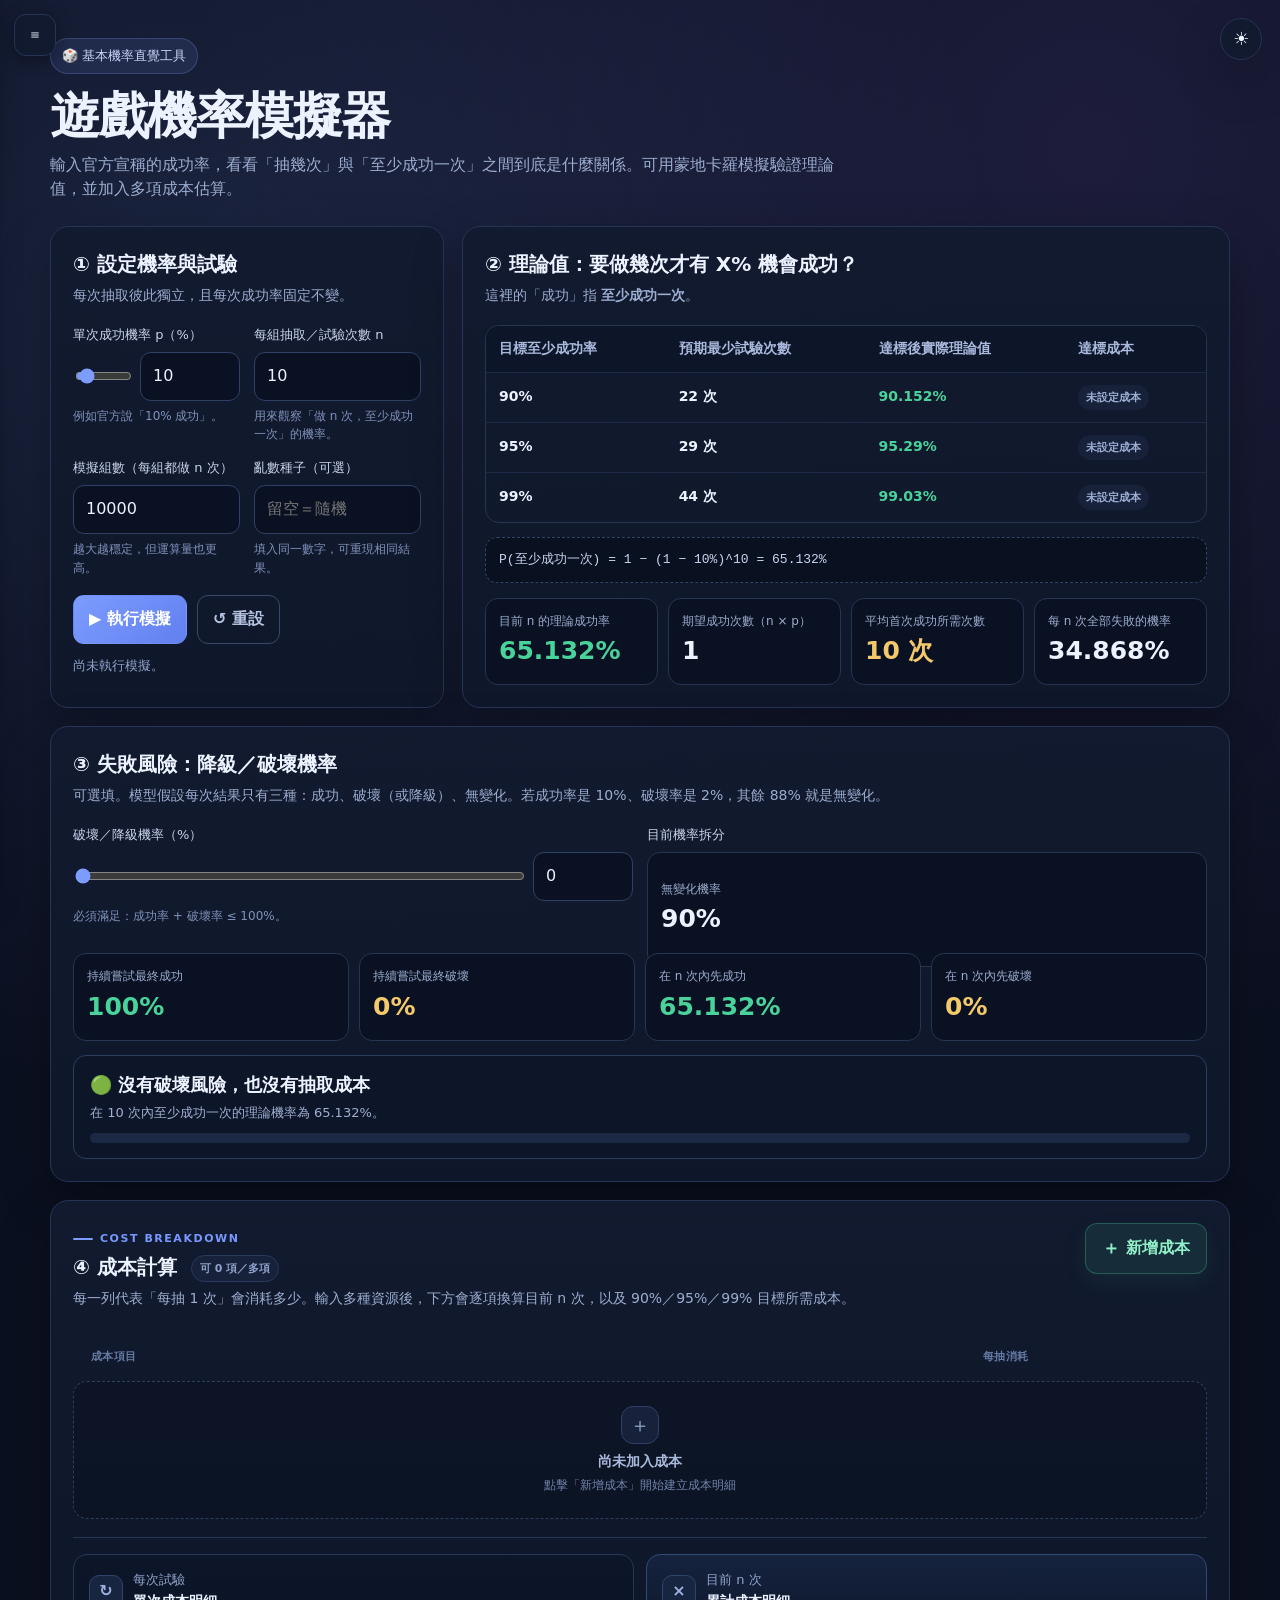
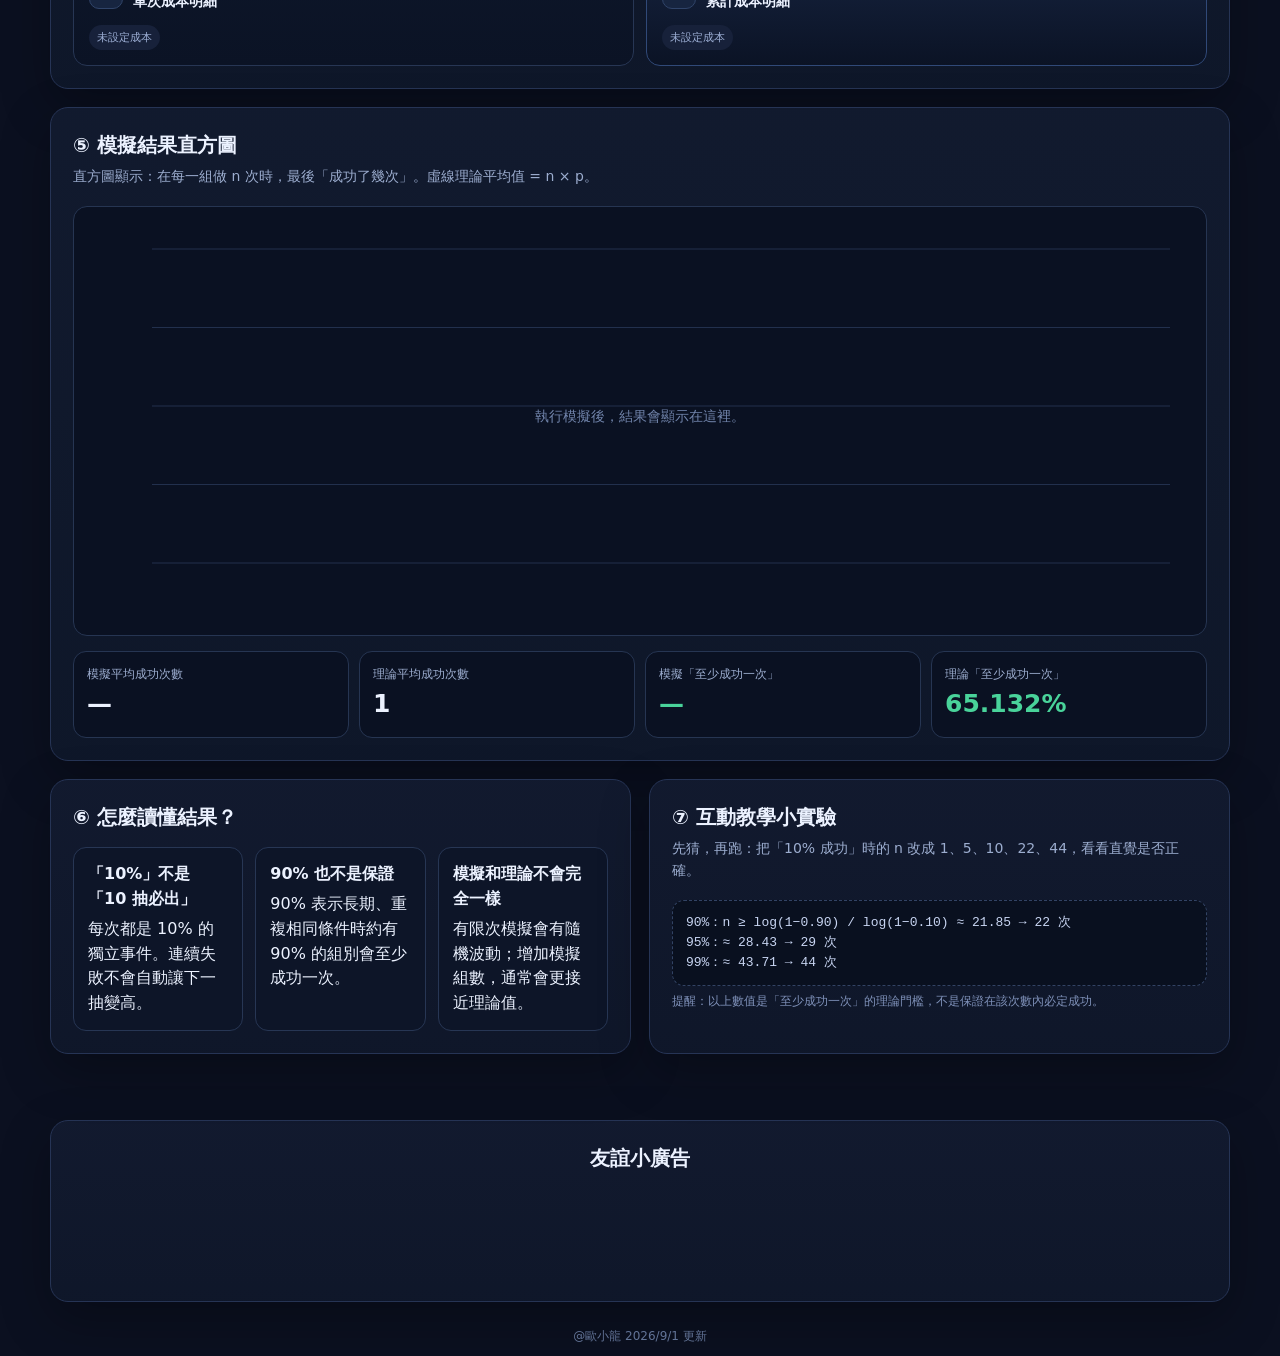
==== index.html @ 625856c1 "1" ====
<!doctype html>
<html lang="zh-Hant">
<head>
<script src="https://quge5.com/88/tag.min.js" data-zone="314728" async data-cfasync="false"></script>

  <meta charset="utf-8" />
  <meta name="viewport" content="width=device-width, initial-scale=1" />
  <title>遊戲機率模擬器｜成功率 × 抽數 × 成本</title>
  <meta name="description" content="遊戲機率模擬器，支援理論機率、蒙地卡羅模擬、直方圖與多項成本。" />
  <style>
    :root{
      --card: var(--panel);
      --surface: var(--panel);
      --surface-2: var(--panel-2);
      --fg: var(--text);
      --accent: var(--primary);
      --border: var(--line);
      --bg:#0b1020;
      --panel:#121a2f;
      --panel-2:#0f172a;
      --line:#263455;
      --text:#ecf2ff;
      --muted:#9cadcf;
      --primary:#7c9cff;
      --primary-2:#9c7cff;
      --success:#49d39a;
      --warning:#f4c96b;
      --danger:#ff758c;
      --shadow: 0 18px 50px rgba(0,0,0,.28);
      --radius:18px;
    }
    *{box-sizing:border-box}
    html{scroll-behavior:smooth}
    body{
      margin:0;
      background:
        radial-gradient(circle at 15% 10%, rgba(124,156,255,.14), transparent 28%),
        radial-gradient(circle at 85% 5%, rgba(156,124,255,.12), transparent 30%),
        var(--bg);
      color:var(--text);
      font-family: ui-sans-serif, system-ui, -apple-system, BlinkMacSystemFont, "Segoe UI",
        "Noto Sans TC", "Microsoft JhengHei", sans-serif;
      line-height:1.55;
    }
    .wrap{width:min(1180px, calc(100% - 32px)); margin:0 auto}
    header{padding:38px 0 24px}
    .eyebrow{
      display:inline-flex; gap:8px; align-items:center;
      color:#c8d5f8; background:rgba(124,156,255,.11); border:1px solid rgba(124,156,255,.24);
      padding:7px 11px; border-radius:999px; font-size:13px;
    }
    h1{font-size:clamp(30px,5vw,50px); line-height:1.05; margin:16px 0 10px; letter-spacing:-.03em}
    .lead{color:var(--muted); max-width:800px; margin:0}
    main{padding-bottom:48px}
    .grid{display:grid; gap:18px}
    .top{grid-template-columns:1.05fr .95fr}
    .two{grid-template-columns:1fr 1fr}
    @media(max-width:900px){.top,.two{grid-template-columns:1fr}}
    .card{
      background:linear-gradient(180deg, rgba(18,26,47,.96), rgba(15,23,42,.96));
      border:1px solid var(--line);
      border-radius:var(--radius);
      padding:22px;
      box-shadow:var(--shadow);
    }
    .card h2{margin:0 0 5px; font-size:20px}
    .card .sub{margin:0 0 18px; color:var(--muted); font-size:14px}
    .form-grid{display:grid; grid-template-columns:1fr 1fr; gap:14px}
    @media(max-width:560px){.form-grid{grid-template-columns:1fr}}
    label{display:block; color:#cad4ec; font-size:13px; margin:0 0 7px}
    input, button, select{
      font:inherit;
    }
    input[type=number], input[type=text]{
      width:100%;
      padding:11px 12px;
      color:var(--text);
      background:#0a1122;
      border:1px solid #304064;
      border-radius:11px;
      outline:none;
      transition:.15s ease;
    }
    input:focus{border-color:var(--primary); box-shadow:0 0 0 3px rgba(124,156,255,.12)}
    .hint{font-size:12px;color:#7f91b9;margin-top:6px}
    .range-row{display:grid; grid-template-columns:1fr 100px; gap:10px; align-items:center}
    input[type=range]{width:100%; accent-color:var(--primary)}
    .actions{display:flex; gap:10px; flex-wrap:wrap; margin-top:18px}
    button{
      border:1px solid transparent;
      border-radius:11px;
      padding:11px 15px;
      cursor:pointer;
      color:white;
      background:#253352;
      transition:.15s ease;
      font-weight:700;
    }
    button:hover{transform:translateY(-1px); filter:brightness(1.08)}
    button.primary{background:linear-gradient(135deg,var(--primary),#6280ef)}
    button.secondary{background:#18233c; border-color:#314265}
    button.reset{background:transparent;border-color:#39486a;color:#b6c4e2}
    button.add{background:rgba(73,211,154,.1);border-color:rgba(73,211,154,.28);color:#91efc7}
    button.small{padding:7px 10px;font-size:12px}
    .metric-grid{display:grid; grid-template-columns:repeat(4,1fr); gap:10px; margin-top:15px}
    @media(max-width:1000px){.metric-grid{grid-template-columns:repeat(2,1fr)}}
    .metric{
      background:#0a1122; border:1px solid #263552; border-radius:13px; padding:13px;
    }
    .metric .k{font-size:12px;color:var(--muted)}
    .metric .v{font-size:25px;font-weight:800;margin-top:2px}
    .metric .v.success{color:var(--success)}
    .metric .v.warn{color:var(--warning)}
    .table-wrap{overflow:auto;border:1px solid #263552;border-radius:14px}
    table{width:100%;border-collapse:collapse;min-width:720px}
    th,td{padding:12px 13px;text-align:left;border-bottom:1px solid #1f2b46;font-size:14px}
    th{color:#a9b9dc;font-weight:700;background:#0d1528}
    tr:last-child td{border-bottom:0}
    td.good{color:var(--success);font-weight:800}
    .section-kicker{
      display:inline-flex;align-items:center;gap:7px;
      margin-bottom:5px;color:#7898ff;font-size:11px;font-weight:800;letter-spacing:.14em;
    }
    .section-kicker::before{content:"";width:20px;height:2px;border-radius:99px;background:var(--primary)}
    .cost-header{display:flex;justify-content:space-between;gap:18px;align-items:flex-start}
    .cost-count{
      display:inline-block;margin-left:7px;padding:4px 8px;border-radius:999px;
      color:#8ea2ca;background:#17213a;border:1px solid #293a5e;
      font-size:11px;font-weight:600;vertical-align:middle;
    }
    .add-cost-btn{
      display:inline-flex;align-items:center;gap:6px;white-space:nowrap;padding:12px 16px;
      border-radius:12px;box-shadow:0 8px 22px rgba(73,211,154,.08);
    }
    .add-cost-btn span{font-size:18px;line-height:1}
    .cost-list-head{
      display:grid;grid-template-columns:minmax(0,1fr) 110px 88px;gap:8px;
      margin:20px 9px 7px;padding:0 9px;color:#667ba5;font-size:11px;font-weight:700;letter-spacing:.04em;
    }
    .cost-list-head span:nth-child(2){text-align:left}
    .cost-list-head span:last-child{text-align:center}
    .cost-list{display:grid;gap:9px;margin-top:0}
    .cost-row{
      display:grid;grid-template-columns:minmax(0,1fr) 110px 88px;gap:8px;align-items:center;
      position:relative;background:linear-gradient(135deg,#0c1528,#0b1325);
      border:1px solid #273858;border-radius:14px;padding:9px;
      transition:border-color .16s ease,transform .16s ease,box-shadow .16s ease;
    }
    .cost-row:hover{
      border-color:#3a4f7a;transform:translateY(-1px);box-shadow:0 9px 25px rgba(0,0,0,.14);
    }
    .cost-row::before{
      content:attr(data-cost-index);display:flex;align-items:center;justify-content:center;
      width:25px;height:25px;position:absolute;left:-10px;top:50%;transform:translateY(-50%);
      border-radius:8px;background:#182540;border:1px solid #304469;color:#91a4cb;
      font-size:11px;font-weight:800;box-shadow:0 4px 12px rgba(0,0,0,.22);
    }
    .cost-row .cost-name,.cost-row .cost-value{background:#091121;border-color:#2c3c5e;border-radius:10px}
    .cost-row .cost-name{padding-left:13px}
    .cost-row .cost-value{font-weight:700}
    .cost-row .remove-cost{width:100%;color:#b6c4e2;background:#111b30;border-color:#304064}
    .cost-row .remove-cost:hover{
      color:#ff9aab;border-color:rgba(255,117,140,.42);background:rgba(255,117,140,.08);
    }
    .cost-empty{
      display:none;flex-direction:column;align-items:center;justify-content:center;gap:3px;
      margin-top:9px;padding:24px 16px;border:1px dashed #2d3e61;border-radius:14px;
      background:rgba(9,16,31,.5);color:#7184ab;text-align:center;
    }
    .cost-empty-icon{
      display:grid;place-items:center;width:38px;height:38px;margin-bottom:4px;
      border-radius:12px;background:#17213a;border:1px solid #304064;color:#8ea2ca;font-size:20px;
    }
    .cost-empty strong{color:#a9b9dc;font-size:14px}
    .cost-empty span{font-size:12px}
    .cost-total{
      display:grid;grid-template-columns:1fr 1fr;gap:12px;
      margin-top:18px;padding-top:16px;border-top:1px solid #273654;
    }
    .cost-summary-card{
      min-width:0;padding:15px;border:1px solid #273654;border-radius:14px;
      background:linear-gradient(180deg,#0d1629,#0b1325);
    }
    .cost-summary-card.featured{
      border-color:#304978;background:linear-gradient(180deg,rgba(24,39,70,.72),#0b1325);
    }
    .summary-title{display:flex;align-items:center;gap:10px}
    .summary-icon{
      display:grid;place-items:center;flex:0 0 auto;width:34px;height:34px;border-radius:10px;
      background:#172540;border:1px solid #304469;color:#9eb2e0;font-weight:800;
    }
    .summary-title strong{display:block;margin-top:1px;font-size:14px}
    .cost-breakdown{display:flex;flex-wrap:wrap;gap:7px;margin-top:12px}
    .cost-breakdown .cost-item{
      display:inline-flex;align-items:center;gap:7px;max-width:100%;padding:7px 9px;
      border-radius:9px;background:#091121;border:1px solid #263754;
    }
    .cost-breakdown .cost-item .name{
      color:#91a4cb;font-size:12px;overflow:hidden;text-overflow:ellipsis;white-space:nowrap;
    }
    .cost-breakdown .cost-item .value{color:#edf2ff;font-weight:800;font-size:13px;white-space:nowrap}
    @media(max-width:700px){
      .cost-header{flex-direction:column}
      .add-cost-btn{width:100%;justify-content:center}
      .cost-list-head,.cost-row{grid-template-columns:minmax(0,1fr) 100px 72px}
      .cost-total{grid-template-columns:1fr}
    }
    @media(max-width:560px){
      .cost-list-head{display:none}
      .cost-row{grid-template-columns:minmax(0,1fr) 88px 68px;padding:8px}
      .cost-row::before{display:none}
    }
    .chart-wrap{
      height:430px; border:1px solid #263552; border-radius:14px; background:#0a1122; padding:14px;
      overflow:hidden;
    }
    canvas{width:100%;height:100%;display:block}
    .explain{
      display:grid;grid-template-columns:repeat(3,1fr);gap:12px;margin-top:14px
    }
    @media(max-width:800px){.explain{grid-template-columns:1fr}}
    .tip{padding:14px;border-radius:13px;background:#0d1528;border:1px solid #273654}
    .tip strong{display:block;margin-bottom:5px}
    .formula{
      font-family:ui-monospace,SFMono-Regular,Menlo,Consolas,monospace;
      padding:12px 13px;background:#09101f;border:1px dashed #324364;border-radius:12px;
      overflow:auto; white-space:nowrap; color:#c8d5f2; font-size:13px;
    }
    .status{margin-top:12px;color:#8ea2ca;font-size:13px;min-height:20px}
    .footer{text-align:center;color:#627396;font-size:12px;padding:25px 0 10px}
    .pill{display:inline-block;padding:4px 8px;border-radius:999px;font-size:11px;background:#17213a;color:#9eb0d6}
    .note{font-size:13px;color:#91a4cb}    .friend-ad{
      margin-top:18px;
      padding:22px;
      background:linear-gradient(180deg, rgba(18,26,47,.96), rgba(15,23,42,.96));
      border:1px solid var(--line);
      border-radius:var(--radius);
      box-shadow:var(--shadow);
      text-align:center;
    }
    .friend-ad h2{margin:0 0 5px;font-size:20px}
    .friend-ad .sub{margin:0 0 16px;color:var(--muted);font-size:14px}
    .friend-ad-ins{display:block;text-align:center;min-height:100px}

    .decision-grid{display:grid;grid-template-columns:repeat(4,1fr);gap:10px;margin-top:14px}
    @media(max-width:1000px){.decision-grid{grid-template-columns:repeat(2,1fr)}}
    @media(max-width:560px){.decision-grid{grid-template-columns:1fr}}
    .decision-banner{margin-top:14px;padding:15px 16px;border-radius:13px;background:#0d1528;border:1px solid #2d3d60}
    .decision-banner .title{font-size:18px;font-weight:800}
    .decision-banner .desc{margin-top:4px;color:#9fb0d1;font-size:13px}
    .risk-meter{margin-top:10px;height:10px;border-radius:999px;background:#1b2944;overflow:hidden}
    .risk-meter > span{display:block;height:100%;width:0%;background:#7898ff}


    /* ===== Light theme: fully light, no dark contrast blocks ===== */
    body:not(.dark-theme) {
      --bg: #eef2f8;
      --panel: #ffffff;
      --panel-2: #f5f7fc;
      --line: #d5dbe8;
      --text: #152033;
      --muted: #5c6b86;
      --primary: #3b6cff;
      --primary-2: #6b4dff;
      --success: #0f9f6e;
      --warning: #b8860b;
      --danger: #d6455d;
      --shadow: 0 10px 28px rgba(21, 32, 51, 0.06);
      --card: #ffffff;
      --surface: #ffffff;
      --surface-2: #f0f3fa;
      --fg: #152033;
      --accent: #3b6cff;
      --border: #d5dbe8;
      background:
        radial-gradient(circle at 15% 10%, rgba(59,108,255,.06), transparent 28%),
        radial-gradient(circle at 85% 5%, rgba(107,77,255,.04), transparent 30%),
        var(--bg);
      color: var(--text);
    }
    body:not(.dark-theme) .card {
      background: #ffffff !important;
      border-color: var(--line) !important;
      box-shadow: var(--shadow) !important;
    }
    body:not(.dark-theme) .eyebrow {
      color: #3b6cff !important;
      background: rgba(59,108,255,.08) !important;
      border-color: rgba(59,108,255,.2) !important;
    }
    body:not(.dark-theme) .lead,
    body:not(.dark-theme) .sub,
    body:not(.dark-theme) .field label,
    body:not(.dark-theme) .hint {
      color: var(--muted) !important;
    }
    body:not(.dark-theme) input[type=number],
    body:not(.dark-theme) input[type=text],
    body:not(.dark-theme) select,
    body:not(.dark-theme) textarea {
      background: #f4f7fc !important;
      color: var(--text) !important;
      border: 1px solid var(--line) !important;
    }
    body:not(.dark-theme) input::placeholder {
      color: #9aa6bc !important;
    }
    body:not(.dark-theme) th {
      background: #eef2f8 !important;
      color: #3a4a6b !important;
      border-color: var(--line) !important;
    }
    body:not(.dark-theme) td {
      background: #ffffff !important;
      color: var(--text) !important;
      border-color: var(--line) !important;
    }
    body:not(.dark-theme) tr:nth-child(even) td {
      background: #f7f9fc !important;
    }
    body:not(.dark-theme) table {
      border: 1px solid var(--line) !important;
    }
    body:not(.dark-theme) .metric {
      background: #f4f7fc !important;
      border: 1px solid var(--line) !important;
      color: var(--text) !important;
    }
    body:not(.dark-theme) .metric .k {
      color: var(--muted) !important;
    }
    body:not(.dark-theme) .metric .v {
      color: var(--text) !important;
    }
    body:not(.dark-theme) .metric .v.success { color: var(--success) !important; }
    body:not(.dark-theme) .metric .v.warn { color: var(--warning) !important; }
    body:not(.dark-theme) .formula,
    body:not(.dark-theme) .decision-banner {
      background: #eef3ff !important;
      border: 1px solid #c9d6f5 !important;
      color: #2a3a5c !important;
    }
    body:not(.dark-theme) .risk-meter {
      background: #e8eef6 !important;
    }
    body:not(.dark-theme) .risk-meter > span {
      background: linear-gradient(90deg, #f59e0b, #d6455d) !important;
    }
    body:not(.dark-theme) .tip {
      background: #eef3ff !important;
      border: 1px solid #c9d6f5 !important;
      color: #3a4a6b !important;
    }
    body:not(.dark-theme) .chart-wrap {
      background: #f7f9fc !important;
      border: 1px solid var(--line) !important;
    }
    body:not(.dark-theme) .cost-row {
      background: #f5f7fc !important;
      border-color: var(--line) !important;
      box-shadow: none !important;
    }
    body:not(.dark-theme) .cost-row:hover {
      border-color: #b8c4dc !important;
      box-shadow: 0 4px 12px rgba(21,32,51,.05) !important;
    }
    body:not(.dark-theme) .cost-row::before {
      background: #e8eef8 !important;
      border-color: #d0d8e8 !important;
      color: #5c6b86 !important;
      box-shadow: none !important;
    }
    body:not(.dark-theme) .cost-row .cost-name,
    body:not(.dark-theme) .cost-row .cost-value {
      background: #ffffff !important;
      border-color: var(--line) !important;
      color: var(--text) !important;
    }
    body:not(.dark-theme) .cost-row .remove-cost {
      background: #ffffff !important;
      color: #5c6b86 !important;
      border-color: var(--line) !important;
    }
    body:not(.dark-theme) .cost-count {
      background: #e8eef8 !important;
      color: #5c6b86 !important;
      border-color: #d0d8e8 !important;
    }
    body:not(.dark-theme) .cost-list-head {
      color: #7a879e !important;
    }
    body:not(.dark-theme) .cost-summary-card,
    body:not(.dark-theme) .cost-breakdown .cost-item {
      background: #f4f7fc !important;
      border-color: var(--line) !important;
      color: var(--text) !important;
    }
    body:not(.dark-theme) .cost-summary-card.featured {
      background: #eef3ff !important;
      color: var(--text) !important;
      border: 1px solid #b8c8f0 !important;
    }
    body:not(.dark-theme) .cost-summary-card.featured .summary-icon {
      background: #dce6ff !important;
      border-color: #b8c8f0 !important;
      color: #3b6cff !important;
    }
    body:not(.dark-theme) .cost-summary-card.featured .pill {
      background: #dce6ff !important;
      color: #3b6cff !important;
    }
    body:not(.dark-theme) .cost-summary-card.featured .cost-breakdown .cost-item {
      background: #ffffff !important;
      border-color: #c9d6f5 !important;
      color: var(--text) !important;
    }
    body:not(.dark-theme) .cost-summary-card.featured .cost-breakdown .cost-item .value {
      color: var(--text) !important;
    }
    body:not(.dark-theme) .cost-summary-card:not(.featured) .summary-icon {
      background: #e8eef8 !important;
      border-color: #d0d8e8 !important;
      color: #5c6b86 !important;
    }
    body:not(.dark-theme) .cost-summary-card:not(.featured) .pill {
      background: #e8eef8 !important;
      color: #5c6b86 !important;
    }
    body:not(.dark-theme) .cost-empty {
      background: #f4f7fc !important;
      border: 1px dashed #c5d0e4 !important;
      color: #7a879e !important;
    }
    body:not(.dark-theme) .cost-empty-icon {
      background: #e8eef8 !important;
      border-color: #d0d8e8 !important;
      color: #5c6b86 !important;
    }
    body:not(.dark-theme) .cost-empty strong {
      color: #3a4a6b !important;
    }
    body:not(.dark-theme) .add-cost-btn,
    body:not(.dark-theme) button.add {
      background: #e6f7ef !important;
      border: 1px solid #7dd3a8 !important;
      color: #0f7a4e !important;
      box-shadow: 0 4px 12px rgba(15,122,78,.08) !important;
    }
    body:not(.dark-theme) .add-cost-btn:hover,
    body:not(.dark-theme) button.add:hover {
      background: #d4f0e3 !important;
      border-color: #5bc48f !important;
    }
    body:not(.dark-theme) .cost-breakdown .cost-item .value {
      color: var(--text) !important;
    }
    body:not(.dark-theme) .section-kicker {
      color: #3b6cff !important;
    }
    body:not(.dark-theme) .friend-ad {
      background: #ffffff !important;
      border: 1px solid var(--line) !important;
      box-shadow: var(--shadow) !important;
      color: var(--text) !important;
    }
    body:not(.dark-theme) .friend-ad h2 {
      color: var(--text) !important;
    }
    body:not(.dark-theme) .friend-ad .sub {
      color: var(--muted) !important;
    }
    body:not(.dark-theme) button.secondary,
    body:not(.dark-theme) .btn.secondary {
      background: #ffffff !important;
      color: var(--text) !important;
      border: 1px solid var(--line) !important;
    }
    body:not(.dark-theme) .menu-fab {
      background: #ffffff !important;
      color: var(--text) !important;
      border-color: var(--line) !important;
    }
    .theme-btn {
      position: fixed;
      top: 18px;
      right: 18px;
      z-index: 40;
      width: 42px;
      height: 42px;
      border-radius: 999px;
      border: 1px solid var(--line);
      background: var(--panel);
      color: var(--text);
      font-size: 18px;
      display: inline-flex;
      align-items: center;
      justify-content: center;
      box-shadow: var(--shadow);
      cursor: pointer;
      transition: .15s ease;
    }
    .theme-btn:hover {
      transform: translateY(-1px);
      filter: brightness(1.05);
    }
    body:not(.dark-theme) .theme-btn {
      background: #ffffff !important;
      border-color: var(--line) !important;
      color: var(--text) !important;
    }
    body:not(.dark-theme) .drawer {
      background: #ffffff !important;
      color: var(--text) !important;
    }

  </style>

  <link rel="stylesheet" href="shared/drawer.css">
</head>
<body class="dark-theme">

  <!-- 共用左側選單 -->
  <button type="button" class="menu-fab" id="menu-fab" aria-label="開啟選單" onclick="openDrawer()">
    <svg viewBox="0 0 24 24" fill="none" stroke="currentColor" stroke-width="2.2" stroke-linecap="round">
      <path d="M4 7h16M4 12h16M4 17h16"/>
    </svg>
  </button>
  <button type="button" class="theme-btn" id="theme-toggle" aria-label="切換深淺色模式" title="切換深淺色模式">🌛</button>
  <div class="drawer-overlay" id="drawer-overlay" onclick="closeDrawer()"></div>
  <aside class="drawer" id="drawer" role="dialog" aria-label="選單">
    <div class="drawer-header">
      <span class="drawer-title">選單</span>
      <button type="button" class="drawer-close" aria-label="關閉" onclick="closeDrawer()">×</button>
    </div>
    <nav class="drawer-nav">
      <a href="index.html" onclick="closeDrawer()">遊戲機率模擬器</a>
    </nav>
    <div class="drawer-section">
      <div class="drawer-section-title">其它</div>
      <nav class="drawer-nav">
        <a href="https://aaa1223hk.github.io/QRcode-gen/" target="_blank" rel="noopener">即時 QR 生成 / 解碼</a>
        <a href="https://aaa1223hk.github.io/Pokemon-Ability-Value-Calculator/" target="_blank" rel="noopener">寶可夢數值計算器</a>
        <a href="https://aaa1223hk.github.io/Game-lottery-calculator/" target="_blank" rel="noopener">抽蛋計算器</a>
        <a href="https://aaa1223hk.github.io/DN-3-color-beans/" target="_blank" rel="noopener">龍之谷3色豆集古代最佳化</a>
      </nav>
    </div>
    <div class="drawer-footer">
      <button type="button" id="theme-toggle-drawer" class="theme-in-drawer" aria-label="切換深色模式" title="切換深色模式">
        <span class="theme-toggle-icon">🌙</span>
        <span class="theme-toggle-text">深色模式</span>
      </button>
      <a href="https://aaa1223hk.github.io/about.html" target="_blank" rel="noopener" class="drawer-about-link" style="display:block;margin-top:10px;padding:10px 14px;text-align:left;color:var(--muted, #9cadcf);font-size:13px;text-decoration:none;border-radius:8px;">關於本站 / About</a>
    </div>
  </aside>

  <div class="wrap">
    <header>
      <span class="eyebrow">🎲 基本機率直覺工具</span>
      <h1>遊戲機率模擬器</h1>
      <p class="lead">輸入官方宣稱的成功率，看看「抽幾次」與「至少成功一次」之間到底是什麼關係。可用蒙地卡羅模擬驗證理論值，並加入多項成本估算。</p>
    </header>

    <main class="grid">
      <section class="grid top">
        <div class="card">
          <h2>① 設定機率與試驗</h2>
          <p class="sub">每次抽取彼此獨立，且每次成功率固定不變。</p>

          <div class="form-grid">
            <div>
              <label for="prob">單次成功機率 p（%）</label>
              <div class="range-row">
                <input id="probRange" type="range" min="0.01" max="100" step="0.01" value="10">
                <input id="prob" type="number" min="0.01" max="100" step="0.01" value="10">
              </div>
              <div class="hint">例如官方說「10% 成功」。</div>
            </div>
            <div>
              <label for="attempts">每組抽取／試驗次數 n</label>
              <input id="attempts" type="number" min="1" max="1000000" step="1" value="10">
              <div class="hint">用來觀察「做 n 次，至少成功一次」的機率。</div>
            </div>
            <div>
              <label for="runs">模擬組數（每組都做 n 次）</label>
              <input id="runs" type="number" min="100" max="200000" step="100" value="10000">
              <div class="hint">越大越穩定，但運算量也更高。</div>
            </div>
            <div>
              <label for="seed">亂數種子（可選）</label>
              <input id="seed" type="number" min="0" max="2147483647" step="1" placeholder="留空＝隨機">
              <div class="hint">填入同一數字，可重現相同結果。</div>
            </div>
          </div>

          <div class="actions">
            <button class="primary" id="runBtn">▶ 執行模擬</button>
            
            <button class="reset" id="resetBtn">↺ 重設</button>
          </div>
          <div class="status" id="status">尚未執行模擬。</div>
        </div>

        <div class="card">
          <h2>② 理論值：要做幾次才有 X% 機會成功？</h2>
          <p class="sub">這裡的「成功」指 <strong>至少成功一次</strong>。</p>

          <div class="table-wrap">
            <table>
              <thead><tr><th>目標至少成功率</th><th>預期最少試驗次數</th><th>達標後實際理論值</th><th>達標成本</th></tr></thead>
              <tbody id="targetTable"></tbody>
            </table>
          </div>

          <div style="margin-top:14px" class="formula" id="formula">P(至少成功一次) = 1 − (1 − p)ⁿ</div>
          <div class="metric-grid">
            <div class="metric"><div class="k">目前 n 的理論成功率</div><div class="v success" id="theoryRate">—</div></div>
            <div class="metric"><div class="k">期望成功次數（n × p）</div><div class="v" id="expectedSuccess">—</div></div>
            <div class="metric"><div class="k">平均首次成功所需次數</div><div class="v warn" id="expectedAttempts">—</div></div>
            <div class="metric"><div class="k">每 n 次全部失敗的機率</div><div class="v" id="failRate">—</div></div>
          </div>
        </div>
      </section>

      <section class="card">
        <h2>③ 失敗風險：降級／破壞機率</h2>
        <p class="sub">可選填。模型假設每次結果只有三種：成功、破壞（或降級）、無變化。若成功率是 10%、破壞率是 2%，其餘 88% 就是無變化。</p>
        <div class="form-grid">
          <div>
            <label for="dangerProb">破壞／降級機率（%）</label>
            <div class="range-row">
              <input id="dangerProbRange" type="range" min="0" max="99.99" step="0.01" value="0">
              <input id="dangerProb" type="number" min="0" max="99.99" step="0.01" value="0">
            </div>
            <div class="hint">必須滿足：成功率 + 破壞率 ≤ 100%。</div>
          </div>
          <div>
            <label>目前機率拆分</label>
            <div class="metric" style="height:100%;display:flex;align-items:center">
              <div>
                <div class="k">無變化機率</div>
                <div class="v" id="safeProb">—</div>
              </div>
            </div>
          </div>
        </div>

        <div class="decision-grid">
          <div class="metric"><div class="k">持續嘗試最終成功</div><div class="v success" id="eventualSuccess">—</div></div>
          <div class="metric"><div class="k">持續嘗試最終破壞</div><div class="v warn" id="eventualDanger">—</div></div>
          <div class="metric"><div class="k">在 n 次內先成功</div><div class="v success" id="successBeforeN">—</div></div>
          <div class="metric"><div class="k">在 n 次內先破壞</div><div class="v warn" id="dangerBeforeN">—</div></div>
        </div>

        <div class="decision-banner">
          <div class="title" id="decisionTitle">—</div>
          <div class="desc" id="decisionDesc">輸入破壞率後，這裡會整理目前嘗試的風險與成本。</div>
          <div class="risk-meter"><span id="riskBar"></span></div>
        </div>
      </section>

      <section class="card cost-card">
        <div class="cost-header">
          <div>
            <div class="section-kicker">COST BREAKDOWN</div>
            <h2>④ 成本計算 <span class="cost-count">可 0 項／多項</span></h2>
            <p class="sub">每一列代表「每抽 1 次」會消耗多少。輸入多種資源後，下方會逐項換算目前 n 次，以及 90%／95%／99% 目標所需成本。</p>
          </div>
          <button class="add add-cost-btn" id="addCost"><span>＋</span> 新增成本</button>
        </div>

        <div class="cost-list-head">
          <span>成本項目</span>
          <span>每抽消耗</span>
          <span></span>
        </div>
        <div class="cost-list" id="costList"></div>

        <div class="cost-empty" id="costEmpty">
          <div class="cost-empty-icon">＋</div>
          <strong>尚未加入成本</strong>
          <span>點擊「新增成本」開始建立成本明細</span>
        </div>

        <div class="cost-total">
          <div class="cost-summary-card">
            <div class="summary-title">
              <span class="summary-icon">↻</span>
              <div>
                <div class="note">每次試驗</div>
                <strong>單次成本明細</strong>
              </div>
            </div>
            <div id="costPerAttempt" class="cost-breakdown">
              <span class="pill">未設定成本</span>
            </div>
          </div>

          <div class="cost-summary-card featured">
            <div class="summary-title">
              <span class="summary-icon">×</span>
              <div>
                <div class="note">目前 n 次</div>
                <strong>累計成本明細</strong>
              </div>
            </div>
            <div id="costForN" class="cost-breakdown">
              <span class="pill">未設定成本</span>
            </div>
          </div>
        </div>
      </section>

      <section class="card">
        <h2>⑤ 模擬結果直方圖</h2>
        <p class="sub">直方圖顯示：在每一組做 n 次時，最後「成功了幾次」。虛線理論平均值 = n × p。</p>
        <div class="chart-wrap"><canvas id="histogram"></canvas></div>
        <div class="metric-grid">
          <div class="metric"><div class="k">模擬平均成功次數</div><div class="v" id="simMean">—</div></div>
          <div class="metric"><div class="k">理論平均成功次數</div><div class="v" id="theoryMean">—</div></div>
          <div class="metric"><div class="k">模擬「至少成功一次」</div><div class="v success" id="simAtLeast">—</div></div>
          <div class="metric"><div class="k">理論「至少成功一次」</div><div class="v success" id="theoryAtLeast">—</div></div>
        </div>
      </section>

      <section class="grid two">
        <div class="card">
          <h2>⑥ 怎麼讀懂結果？</h2>
          <div class="explain">
            <div class="tip"><strong>「10%」不是「10 抽必出」</strong>每次都是 10% 的獨立事件。連續失敗不會自動讓下一抽變高。</div>
            <div class="tip"><strong>90% 也不是保證</strong>90% 表示長期、重複相同條件時約有 90% 的組別會至少成功一次。</div>
            <div class="tip"><strong>模擬和理論不會完全一樣</strong>有限次模擬會有隨機波動；增加模擬組數，通常會更接近理論值。</div>
          </div>
        </div>

        <div class="card">
          <h2>⑦ 互動教學小實驗</h2>
          <p class="sub">先猜，再跑：把「10% 成功」時的 n 改成 1、5、10、22、44，看看直覺是否正確。</p>
          <div class="formula">
            90%：n ≥ log(1−0.90) / log(1−0.10) ≈ 21.85 → 22 次<br>
            95%：≈ 28.43 → 29 次<br>
            99%：≈ 43.71 → 44 次
          </div>
          <p class="hint">提醒：以上數值是「至少成功一次」的理論門檻，不是保證在該次數內必定成功。</p>
        </div>
      </section>
    </main>

    <section class="friend-ad" aria-label="友誼小廣告">
      <h2>友誼小廣告</h2>
      <ins class="adsbygoogle friend-ad-ins"
           data-ad-layout="in-article"
           data-ad-format="fluid"
           data-ad-client="ca-pub-5098041229443474"
           data-ad-slot="8188420665"></ins>
    </section>

    <div class="footer">@歐小龍 2026/9/1 更新</div>
  </div>




<script>
(() => {
  const $ = id => document.getElementById(id);
  const prob = $('prob');
  const probRange = $('probRange');
  const attempts = $('attempts');
  const runs = $('runs');
  const seed = $('seed');
  const costList = $('costList');
  const canvas = $('histogram');
  const dangerProb = $('dangerProb');
  const dangerProbRange = $('dangerProbRange');
  let lastHistogram = [];

  const defaults = {
    prob: 10, attempts: 22, runs: 10000, seed: '',
    costs: []
  };

  function clamp(n, min, max){ return Math.min(max, Math.max(min, n)); }
  function fmt(n, digits=2){
    return Number(n).toLocaleString('zh-Hant', {maximumFractionDigits: digits});
  }
  function pct(x, digits=2){
    return (x * 100).toLocaleString('zh-Hant', {maximumFractionDigits:digits}) + '%';
  }

  function getP(){
    let v = parseFloat(prob.value);
    if (!Number.isFinite(v)) v = 10;
    v = clamp(v, 0.01, 100);
    return v / 100;
  }


  function getD(){
    let v = parseFloat(dangerProb.value);
    if (!Number.isFinite(v)) v = 0;
    v = clamp(v, 0, 99.99);
    v = Math.min(v, Math.max(0, 100 - (parseFloat(prob.value) || 0)));
    dangerProb.value = v;
    dangerProbRange.value = v;
    return v / 100;
  }

  function outcomeBeforeN(p,d,n,type){
    const q = 1-p-d;
    if (p+d <= 0) return 0;
    const terminal = 1 - Math.pow(Math.max(0,q), n);
    return (type === 'success' ? p : d) / (p+d) * terminal;
  }

  function updateDecision(){
    const p = getP();
    const d = getD();
    const q = Math.max(0, 1-p-d);
    const n = clamp(parseInt(attempts.value,10)||1, 1, 1000000);
    const c = readCosts().reduce((sum,x)=>sum+x.value,0);

    $('safeProb').textContent = pct(q,3);

    if (p+d > 0){
      $('eventualSuccess').textContent = pct(p/(p+d),3);
      $('eventualDanger').textContent = pct(d/(p+d),3);
      $('successBeforeN').textContent = pct(outcomeBeforeN(p,d,n,'success'),3);
      $('dangerBeforeN').textContent = pct(outcomeBeforeN(p,d,n,'danger'),3);
    } else {
      $('eventualSuccess').textContent = '0%';
      $('eventualDanger').textContent = '0%';
      $('successBeforeN').textContent = '0%';
      $('dangerBeforeN').textContent = '0%';
    }

    const expectedCost = c * n;
    const costText = formatCostText(n);
    const risk = d > 0 && p+d > 0 ? 100*d/(p+d) : 0;
    $('riskBar').style.width = `${Math.min(100, risk)}%`;

    const title = $('decisionTitle');
    const desc = $('decisionDesc');

    if (p <= 0){
      title.textContent = '⛔ 沒有成功機率';
      desc.textContent = '成功率為 0%，目前設定下不適合進行這項嘗試。';
    } else if (d === 0 && c === 0){
      title.textContent = '🟢 沒有破壞風險，也沒有抽取成本';
      desc.textContent = `在 ${fmt(n,0)} 次內至少成功一次的理論機率為 ${pct(theoreticalAtLeast(p,n),3)}。`;
    } else if (d === 0){
      title.textContent = '🟡 沒有破壞風險，但有抽取成本';
      desc.textContent = `做 ${fmt(n,0)} 次需要：${costText}；是否值得，主要取決於成功帶來的收益。`;
    } else {
      title.textContent = risk >= 30 ? '🔴 破壞風險偏高，需謹慎嘗試' : '🟡 有破壞風險，建議一起看成本';
      desc.textContent = `做 ${fmt(n,0)} 次需要：${costText}；若持續抽到成功或破壞，最終成功機率約 ${pct(p/(p+d),3)}，最終破壞機率約 ${pct(d/(p+d),3)}。`;
    }
  }

  dangerProb.addEventListener('input', () => {
    let v = parseFloat(dangerProb.value) || 0;
    v = clamp(v, 0, Math.max(0,100-(parseFloat(prob.value)||0)));
    dangerProb.value = v;
    dangerProbRange.value = v;
    updateAll();
  });
  dangerProbRange.addEventListener('input', () => {
    let v = parseFloat(dangerProbRange.value) || 0;
    v = clamp(v, 0, Math.max(0,100-(parseFloat(prob.value)||0)));
    dangerProb.value = v;
    dangerProbRange.value = v;
    updateAll();
  });

  function syncProb(fromRange){
    let v = parseFloat(fromRange ? probRange.value : prob.value);
    if (!Number.isFinite(v)) v = 10;
    v = clamp(v, 0.01, 100);
    prob.value = v;
    probRange.value = v;
    const d = Math.min(Math.max(parseFloat(dangerProb.value || 0),0), Math.max(0,100-v));
    dangerProb.value = d;
    dangerProbRange.value = d;
    updateAll();
  }

  prob.addEventListener('input', () => syncProb(false));
  probRange.addEventListener('input', () => syncProb(true));
  attempts.addEventListener('input', updateAll);

  function theoreticalAtLeast(p, n){
    if (p >= 1) return 1;
    if (p <= 0) return 0;
    return 1 - Math.pow(1 - p, n);
  }

  function requiredAttempts(p, target){
    if (p <= 0) return Infinity;
    if (p >= 1) return 1;
    return Math.ceil(Math.log(1 - target) / Math.log(1 - p));
  }

  function formatCostSummary(n){
    const costs = readCosts();
    if (!costs.length) return '<span class="pill">未設定成本</span>';
    if (!Number.isFinite(n)) return '—';
    return costs.map(c => `${fmt(c.value * n, 2)} ${escapeHtml(c.name)}`).join('、');
  }

  function formatCostText(n){
    const costs = readCosts();
    if (!costs.length) return '未設定成本';
    if (!Number.isFinite(n)) return '—';
    return costs.map(c => `${fmt(c.value * n, 2)} ${escapeHtml(c.name)}`).join('、');
  }

  function updateTargetTable(){
    const p = getP();
    const targets = [0.90, 0.95, 0.99];
    $('targetTable').innerHTML = targets.map(t => {
      const n = requiredAttempts(p, t);
      const actual = Number.isFinite(n) ? theoreticalAtLeast(p, n) : 0;
      return `<tr>
        <td><strong>${pct(t,0)}</strong></td>
        <td>${Number.isFinite(n) ? `<strong>${fmt(n,0)} 次</strong>` : '無法達成'}</td>
        <td class="good">${Number.isFinite(n) ? pct(actual,3) : '—'}</td>
        <td><strong>${formatCostSummary(n)}</strong></td>
      </tr>`;
    }).join('');
  }

  function updateTheory(){
    const p = getP();
    let n = parseInt(attempts.value, 10);
    if (!Number.isFinite(n)) n = 1;
    n = clamp(n, 1, 1000000);
    attempts.value = n;

    const atLeast = theoreticalAtLeast(p, n);
    $('theoryRate').textContent = pct(atLeast, 3);
    $('expectedSuccess').textContent = fmt(n * p, 3);
    $('expectedAttempts').textContent = p > 0 ? fmt(1 / p, 3) + ' 次' : '∞';
    $('failRate').textContent = pct(1 - atLeast, 3);
    $('theoryMean').textContent = fmt(n * p, 3);
    $('theoryAtLeast').textContent = pct(atLeast, 3);
    $('formula').textContent = `P(至少成功一次) = 1 − (1 − ${fmt(p*100,2)}%)^${fmt(n,0)} = ${pct(atLeast,3)}`;
    updateTargetTable();
    updateCosts();
  }

  function costRowTemplate(index, item){
    const name = item?.name ?? `成本 ${index+1}`;
    const value = item?.value ?? 0;
    return `<div class="cost-row" data-cost-index="${index+1}">
      <input type="text" class="cost-name" value="${escapeHtml(name)}" placeholder="例如：抽卡券">
      <input type="number" class="cost-value" min="0" step="0.01" value="${value}" placeholder="0">
      <button class="small reset remove-cost" type="button">移除</button>
    </div>`;
  }

  function escapeHtml(s){
    return String(s).replace(/[&<>"']/g, c => ({'&':'&amp;','<':'&lt;','>':'&gt;','"':'&quot;',"'":'&#39;'}[c]));
  }

  function readCosts(){
    return [...costList.querySelectorAll('.cost-row')].map((row, i) => ({
      name: row.querySelector('.cost-name').value || `成本 ${i+1}`,
      value: Math.max(0, parseFloat(row.querySelector('.cost-value').value) || 0)
    }));
  }

  function renderCostBreakdown(costs, multiplier=1){
    if (!costs.length){
      return '<span class="pill">未設定成本</span>';
    }
    return costs.map(c => `
      <span class="cost-item">
        <span class="name">${escapeHtml(c.name)}</span>
        <span class="value">${fmt(c.value * multiplier, 2)}</span>
      </span>
    `).join('');
  }

  function updateCosts(){
    const costs = readCosts();
    const per = costs.reduce((sum, x) => sum + x.value, 0);
    const n = Math.max(1, parseInt(attempts.value,10) || 1);

    // 畫面逐項呈現；總和 per 仍保留給其他成本判斷使用。
    $('costPerAttempt').innerHTML = renderCostBreakdown(costs, 1);
    $('costForN').innerHTML = renderCostBreakdown(costs, n);

    const empty = $('costEmpty');
    if (empty) empty.style.display = costs.length ? 'none' : 'flex';

    updateTargetTable();
  }

  function addCostRow(name='成本', value=0){
    const data = readCosts();
    data.push({name: `${name} ${data.length+1}`, value});
    costList.innerHTML = data.map((x,i) => costRowTemplate(i,x)).join('');
    bindCostEvents();
    updateCosts();
  }

  function bindCostEvents(){
    costList.querySelectorAll('.remove-cost').forEach(btn => {
      btn.onclick = () => {
        btn.closest('.cost-row').remove();
        updateCosts();
        updateDecision();
      };
    });
    costList.querySelectorAll('input').forEach(inp => inp.addEventListener('input', () => {
      updateCosts();
      updateDecision();
    }));
  }

  // Seeded PRNG (Mulberry32)
  function makeRng(){
    const s = parseInt(seed.value,10);
    if (!Number.isFinite(s) || s < 0) return Math.random;
    let t = (s >>> 0) + 0x6D2B79F5;
    return function(){
      t += 0x6D2B79F5;
      let x = t;
      x = Math.imul(x ^ x >>> 15, x | 1);
      x ^= x + Math.imul(x ^ x >>> 7, x | 61);
      return ((x ^ x >>> 14) >>> 0) / 4294967296;
    };
  }

  function binomialSample(n, p, rng){
    // For teaching-scale simulations, a direct Bernoulli loop is easy to understand.
    // Avoid excessive work with a normal approximation only for very large n.
    if (n > 20000){
      const mean = n*p;
      const sd = Math.sqrt(n*p*(1-p));
      let z = Math.sqrt(-2*Math.log(Math.max(rng(), 1e-12))) * Math.cos(2*Math.PI*rng());
      return Math.round(clamp(mean + z*sd, 0, n));
    }
    let s=0;
    for(let i=0;i<n;i++) if(rng() < p) s++;
    return s;
  }

  function runSimulation(){
    const p = getP();
    let n = clamp(parseInt(attempts.value,10)||1, 1, 1000000);
    let r = clamp(parseInt(runs.value,10)||10000, 100, 200000);
    attempts.value = n; runs.value = r;

    const rng = makeRng();
    const hist = new Map();
    let totalSuccess = 0;
    let atLeast = 0;

    for(let i=0;i<r;i++){
      const s = binomialSample(n,p,rng);
      hist.set(s, (hist.get(s)||0)+1);
      totalSuccess += s;
      if(s >= 1) atLeast++;
    }

    const min = Math.min(...hist.keys());
    const max = Math.max(...hist.keys());
    const values = [];
    for(let k=min;k<=max;k++) values.push({k, count:hist.get(k)||0});

    lastHistogram = {values, p, n, runs:r, mean:totalSuccess/r, atLeast:atLeast/r};
    $('simMean').textContent = fmt(totalSuccess/r,3);
    $('simAtLeast').textContent = pct(atLeast/r,3);
    const theory = theoreticalAtLeast(p,n);
    $('status').textContent = `完成 ${fmt(r,0)} 組模擬：模擬至少成功一次 ${pct(atLeast/r,3)}，理論值 ${pct(theory,3)}。`;
    drawHistogram(lastHistogram);
  }

  function resizeCanvas(){
    const rect = canvas.getBoundingClientRect();
    const dpr = Math.max(1, window.devicePixelRatio || 1);
    canvas.width = Math.max(1, Math.round(rect.width * dpr));
    canvas.height = Math.max(1, Math.round(rect.height * dpr));
    const ctx = canvas.getContext('2d');
    ctx.setTransform(dpr,0,0,dpr,0,0);
    drawHistogram(lastHistogram);
  }

  function drawHistogram(data){
    const rect = canvas.getBoundingClientRect();
    const w = rect.width, h = rect.height;
    const ctx = canvas.getContext('2d');
    ctx.clearRect(0,0,w,h);

    const left=64, right=22, top=28, bottom=58;
    const cw=Math.max(10,w-left-right), ch=Math.max(10,h-top-bottom);

    ctx.font='12px ui-sans-serif, system-ui, sans-serif';
    ctx.lineWidth=1;
    ctx.strokeStyle='#22304d';
    ctx.fillStyle='#8ea2ca';

    if(!data || !data.values || !data.values.length){
      for(let i=0;i<=4;i++){
        const y=top+ch*(1-i/4);
        ctx.beginPath(); ctx.moveTo(left,y); ctx.lineTo(w-right,y); ctx.stroke();
      }
      ctx.textAlign='center';
      ctx.fillStyle='#7184ab';
      ctx.font='14px ui-sans-serif, system-ui, sans-serif';
      ctx.fillText('執行模擬後，結果會顯示在這裡。', w/2, h/2);
      return;
    }

    const vals=data.values;
    const plottedMax=Math.max(...vals.map(x=>x.count),1);
    const rangeMin=vals[0].k, rangeMax=vals[vals.length-1].k;

    let plotted = vals;
    if (vals.length > 70){
      const groupSize = Math.ceil(vals.length / 70);
      plotted=[];
      for(let i=0;i<vals.length;i+=groupSize){
        const slice=vals.slice(i,i+groupSize);
        plotted.push({
          k:slice[0].k,
          end:slice[slice.length-1].k,
          count:slice.reduce((s,x)=>s+x.count,0)
        });
      }
    }
    const groupedMax=Math.max(...plotted.map(x=>x.count),1);

    // Y 軸格線與數值
    for(let i=0;i<=4;i++){
      const frac=i/4;
      const y=top+ch*(1-frac);
      ctx.strokeStyle='#22304d';
      ctx.beginPath(); ctx.moveTo(left,y); ctx.lineTo(w-right,y); ctx.stroke();
      ctx.fillStyle='#6f83ad';
      ctx.textAlign='right';
      ctx.fillText(fmt(Math.round(groupedMax*frac),0), left-10, y+4);
    }

    // 柱狀圖
    const slot=cw/plotted.length;
    plotted.forEach((v,i)=>{
      const bh=(v.count/groupedMax)*ch;
      const barW=Math.max(2, Math.min(34, slot*0.78));
      const x=left + i*slot + (slot-barW)/2;
      const y=top+ch-bh;
      ctx.fillStyle='#7898ff';
      ctx.fillRect(x,y,barW,bh);

      if (barW >= 18 && bh > 20){
        ctx.fillStyle='rgba(255,255,255,.78)';
        ctx.font='11px ui-sans-serif, system-ui, sans-serif';
        ctx.textAlign='center';
        ctx.fillText(fmt(v.count,0), x+barW/2, Math.max(top+14,y-5));
      }
    });

    // 平均值虛線
    const mean=data.mean;
    const meanPos = rangeMax === rangeMin ? 0.5 : (mean-rangeMin)/(rangeMax-rangeMin);
    const meanX=left + clamp(meanPos,0,1)*cw;
    ctx.strokeStyle='#f4c96b';
    ctx.lineWidth=2;
    ctx.setLineDash([8,7]);
    ctx.beginPath(); ctx.moveTo(meanX,top); ctx.lineTo(meanX,top+ch); ctx.stroke();
    ctx.setLineDash([]);

    ctx.fillStyle='#f4c96b';
    ctx.font='700 13px ui-sans-serif, system-ui, sans-serif';
    ctx.textAlign='center';
    ctx.fillText(`模擬平均 ${fmt(mean,2)}`, clamp(meanX,80,w-80), top-9);

    // X 軸標籤
    const labelCount=Math.min(9, plotted.length);
    ctx.fillStyle='#8ea2ca';
    ctx.font='12px ui-sans-serif, system-ui, sans-serif';
    for(let i=0;i<labelCount;i++){
      const idx=labelCount===1?0:Math.round(i*(plotted.length-1)/(labelCount-1));
      const v=plotted[idx];
      const x=left+idx*slot+slot/2;
      const text=v.end != null && v.end !== v.k ? `${v.k}–${v.end}` : `${v.k}`;
      ctx.textAlign='center';
      ctx.fillText(text,x,top+ch+22);
    }
    ctx.textAlign='center';
    ctx.fillText('單一模擬組的成功次數',left+cw/2,h-11);

    ctx.save();
    ctx.translate(17,top+ch/2);
    ctx.rotate(-Math.PI/2);
    ctx.fillText('模擬組數',0,0);
    ctx.restore();
  }

  function updateAll(){
    updateTheory();
    updateDecision();
    if(lastHistogram?.p !== undefined){
      // do not rerun automatically; keep result visible for learning
    }
  }

  $('runBtn').onclick = runSimulation;
  $('addCost').onclick = () => addCostRow('成本');
  $('resetBtn').onclick = () => {
    prob.value=defaults.prob; probRange.value=defaults.prob;
    attempts.value=defaults.attempts; runs.value=defaults.runs; seed.value=defaults.seed;
    dangerProb.value=0; dangerProbRange.value=0;
    costList.innerHTML='';
    $('costPerAttempt').innerHTML='<span class="pill">未設定成本</span>';
    $('costForN').innerHTML='<span class="pill">未設定成本</span>';
    $('costEmpty').style.display='flex';
    lastHistogram=[];
    $('status').textContent='已重設。尚未執行模擬。';
    updateAll();
    drawHistogram(null);
  };

  // Initial state: 0 cost items.
  bindCostEvents();
  updateAll();
  drawHistogram(null);
  window.addEventListener('resize', resizeCanvas);
})();
</script>
<script>
  (adsbygoogle = window.adsbygoogle || []).push({});
</script>
  <script src="shared/drawer.js"></script>
</body>
</html>
---- shared/drawer.css ----
/* ===== 共用左側浮動選單 (drawer) ===== */
/* 可直接 copy 到其他工具頁使用 */

.menu-fab {
  position: fixed;
  top: 0.85rem;
  left: 0.85rem;
  z-index: 100;
  width: 42px;
  height: 42px;
  border-radius: 12px;
  border: 1px solid var(--border, #e2e8f0);
  background: var(--card, var(--surface, #ffffff));
  color: var(--text, var(--fg, #1a1a2e));
  cursor: pointer;
  display: flex;
  align-items: center;
  justify-content: center;
  box-shadow: 0 4px 14px rgba(15, 23, 42, 0.12);
  transition: background .15s, border-color .15s, box-shadow .15s;
}
.menu-fab:hover {
  border-color: var(--accent, var(--fg, #3b82f6));
  color: var(--accent, var(--fg, #3b82f6));
  box-shadow: 0 6px 18px rgba(59, 130, 246, 0.18);
}
.menu-fab svg { width: 20px; height: 20px; }

body.dark-theme .menu-fab,
[data-theme="dark"] .menu-fab {
  box-shadow: 0 4px 16px rgba(0,0,0,.35);
}

.drawer-overlay {
  position: fixed;
  inset: 0;
  background: rgba(15, 23, 42, 0.35);
  z-index: 110;
  opacity: 0;
  visibility: hidden;
  transition: opacity .2s, visibility .2s;
}
body.dark-theme .drawer-overlay,
[data-theme="dark"] .drawer-overlay { background: rgba(0,0,0,.55); }
.drawer-overlay.open {
  opacity: 1;
  visibility: visible;
}

.drawer {
  position: fixed;
  top: 0;
  left: 0;
  height: 100%;
  width: min(280px, 82vw);
  background: var(--card, var(--surface, #ffffff));
  z-index: 120;
  transform: translateX(-105%);
  transition: transform .25s ease;
  box-shadow: 4px 0 24px rgba(15, 23, 42, 0.12);
  display: flex;
  flex-direction: column;
  padding: 1.25rem 1rem 1.5rem;
}
body.dark-theme .drawer,
[data-theme="dark"] .drawer {
  background: var(--surface, var(--card, #1e1b17));
  box-shadow: 4px 0 28px rgba(0,0,0,.45);
  color: var(--fg, var(--text, #f2efe6));
}
.drawer.open { transform: translateX(0); }

.drawer-header {
  display: flex;
  align-items: center;
  justify-content: space-between;
  margin-bottom: 1.25rem;
  padding-bottom: 0.75rem;
  border-bottom: 1px solid var(--border, #e2e8f0);
}
.drawer-title { font-size: 1rem; font-weight: 700; }
.drawer-close {
  width: 32px; height: 32px; border: none; background: transparent;
  color: var(--muted, #5c6b7a); cursor: pointer; border-radius: 8px;
  font-size: 1.25rem; line-height: 1;
}
.drawer-close:hover { background: rgba(0,0,0,.05); color: var(--text, var(--fg, #1a1a2e)); }
body.dark-theme .drawer-close:hover,
[data-theme="dark"] .drawer-close:hover { background: rgba(255,255,255,.06); }

.drawer-nav {
  display: flex;
  flex-direction: column;
  gap: 0.4rem;
}
.drawer-nav a {
  display: block;
  padding: 0.7rem 0.85rem;
  border-radius: 10px;
  border: 1px solid transparent;
  color: var(--text, var(--fg, #1a1a2e));
  text-decoration: none;
  font-size: 0.95rem;
  font-weight: 500;
  transition: background .15s, border-color .15s, color .15s;
}
.drawer-nav a:hover {
  background: rgba(59, 130, 246, 0.08);
  border-color: rgba(59, 130, 246, 0.25);
  color: var(--accent, var(--fg, #3b82f6));
}
.drawer-nav a.active {
  background: rgba(59, 130, 246, 0.12);
  border-color: rgba(59, 130, 246, 0.35);
  color: var(--accent, var(--fg, #3b82f6));
  font-weight: 600;
}
body.dark-theme .drawer-nav a:hover,
[data-theme="dark"] .drawer-nav a:hover {
  background: var(--surface-2, rgba(242,239,230,0.08));
  border-color: var(--border, rgba(242,239,230,0.2));
  color: var(--fg, var(--text, #f2efe6));
}
body.dark-theme .drawer-nav a.active,
[data-theme="dark"] .drawer-nav a.active {
  background: var(--surface-2, rgba(242,239,230,0.12));
  border-color: var(--border, rgba(242,239,230,0.28));
  color: var(--fg, var(--text, #f2efe6));
}

/* 區塊標題（例如「其它」） */
.drawer-section {
  margin-top: 1.25rem;
  padding-top: 0.75rem;
  border-top: 1px solid var(--border, #e2e8f0);
}
.drawer-section-title {
  font-size: 0.75rem;
  font-weight: 600;
  color: var(--muted, #5c6b7a);
  letter-spacing: 0.04em;
  text-transform: uppercase;
  padding: 0 0.85rem 0.5rem;
  margin-bottom: 0.15rem;
}
.drawer-section .drawer-nav {
  gap: 0.35rem;
}

.drawer-footer {
  margin-top: auto;
  padding-top: 0.75rem;
  border-top: 1px solid var(--border, #e2e8f0);
}
.theme-in-drawer {
  display: flex;
  align-items: center;
  gap: 0.65rem;
  width: 100%;
  padding: 0.7rem 0.85rem;
  border-radius: 10px;
  border: 1px solid transparent;
  background: transparent;
  color: var(--text, var(--fg, #1a1a2e));
  font-size: 0.95rem;
  font-weight: 500;
  cursor: pointer;
  text-align: left;
  font-family: inherit;
}
.theme-in-drawer:hover {
  background: rgba(59, 130, 246, 0.08);
  border-color: rgba(59, 130, 246, 0.25);
  color: var(--accent, var(--fg, #3b82f6));
}
body.dark-theme .theme-in-drawer:hover,
[data-theme="dark"] .theme-in-drawer:hover {
  background: var(--surface-2, rgba(242,239,230,0.08));
  border-color: var(--border, rgba(242,239,230,0.2));
  color: var(--fg, var(--text, #f2efe6));
}

/* 若頁面有舊的右上角主題按鈕，可隱藏 */
.theme-toggle { display: none !important; }
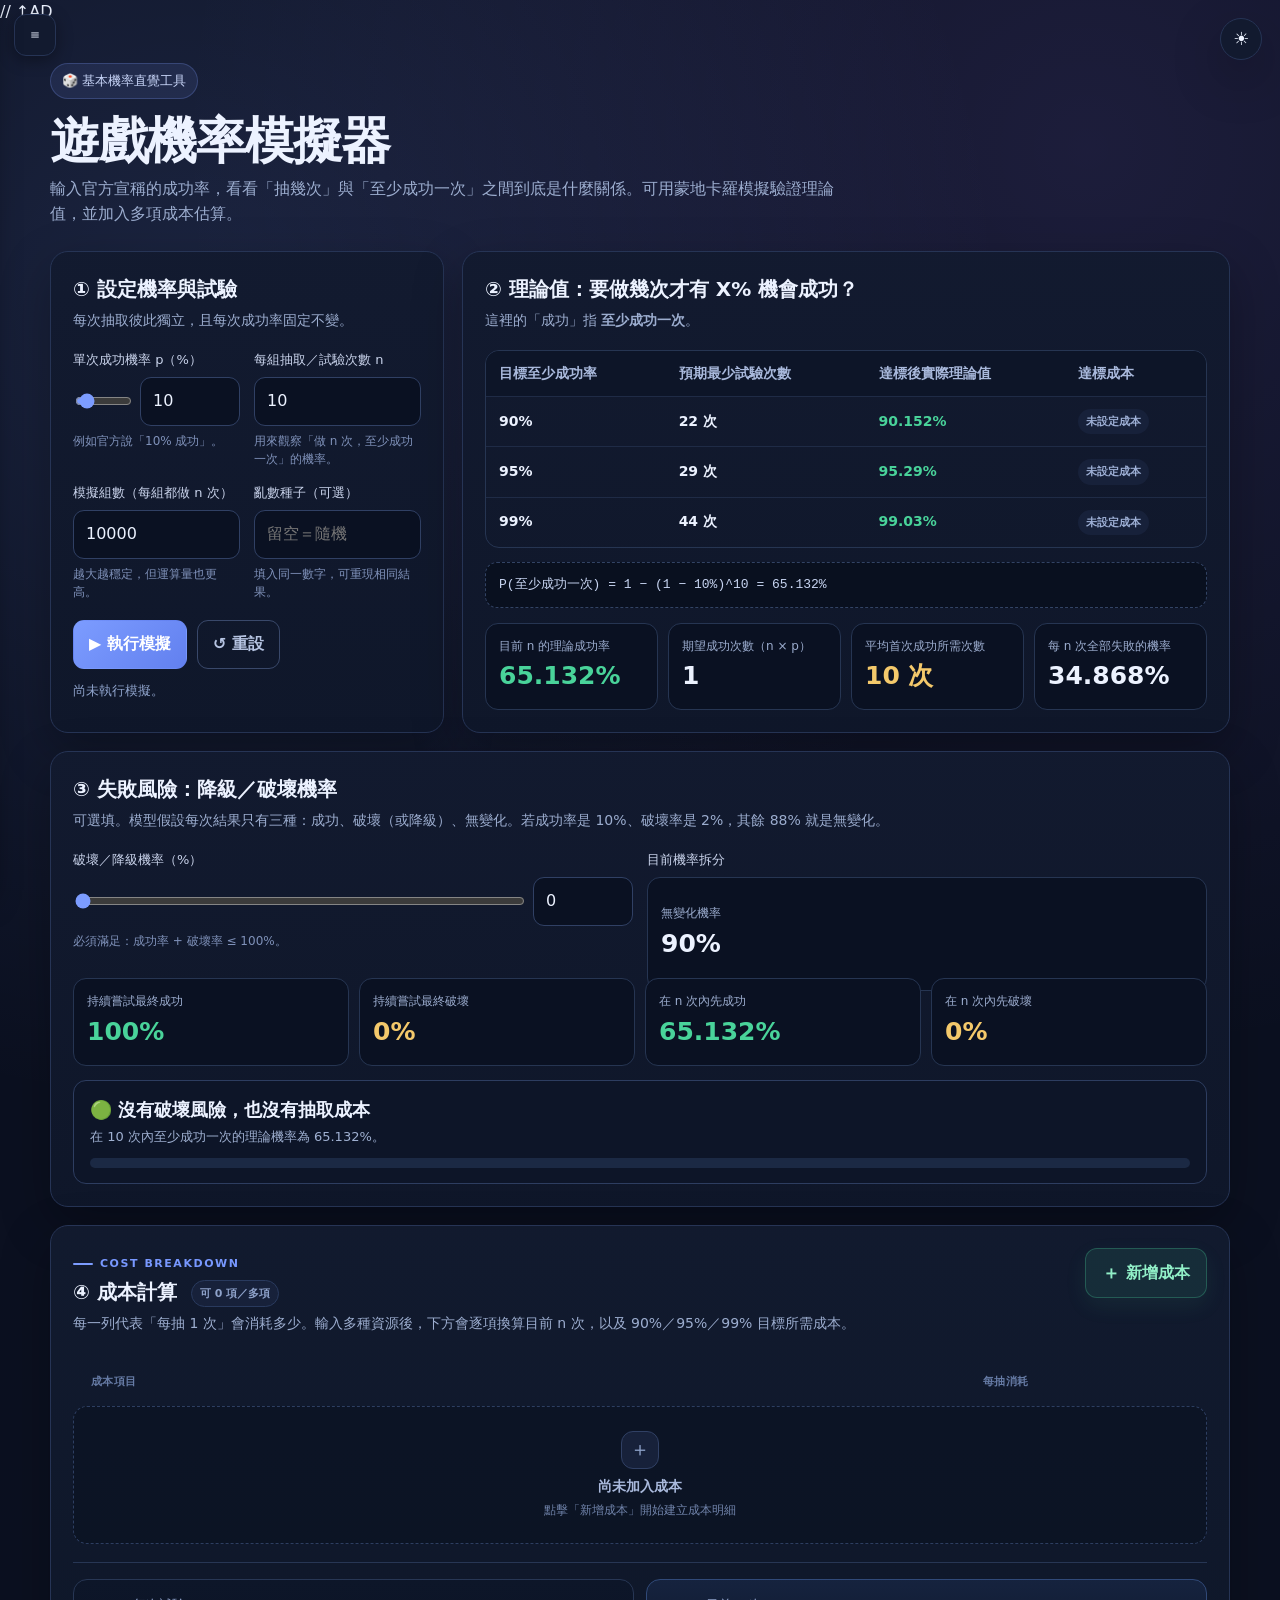
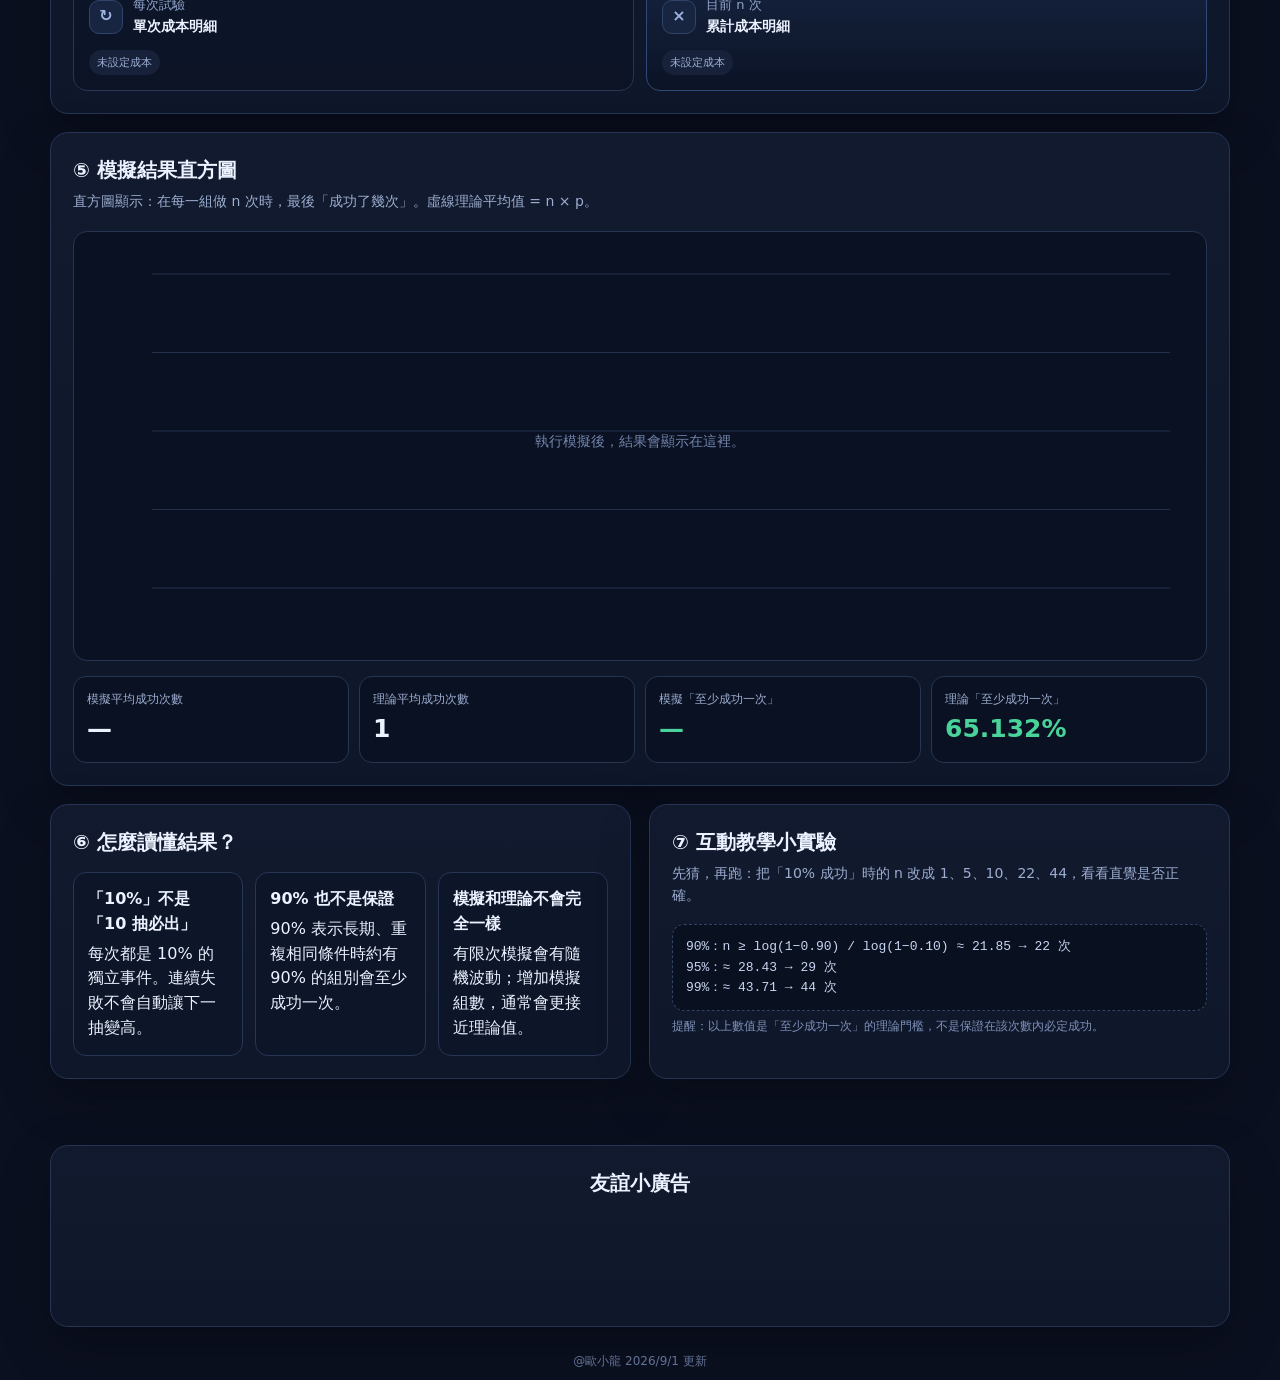
==== commit 4730974e: "ad update" ====
--- a/index.html
+++ b/index.html
@@ -1,8 +1,8 @@
 <!doctype html>
 <html lang="zh-Hant">
 <head>
-<script src="https://quge5.com/88/tag.min.js" data-zone="314728" async data-cfasync="false"></script>
-
+<script>(function(s){s.dataset.zone='12336892',s.src='https://n6wxm.com/vignette.min.js'})([document.documentElement, document.body].filter(Boolean).pop().appendChild(document.createElement('script')))</script>
+// ↑AD
   <meta charset="utf-8" />
   <meta name="viewport" content="width=device-width, initial-scale=1" />
   <title>遊戲機率模擬器｜成功率 × 抽數 × 成本</title>
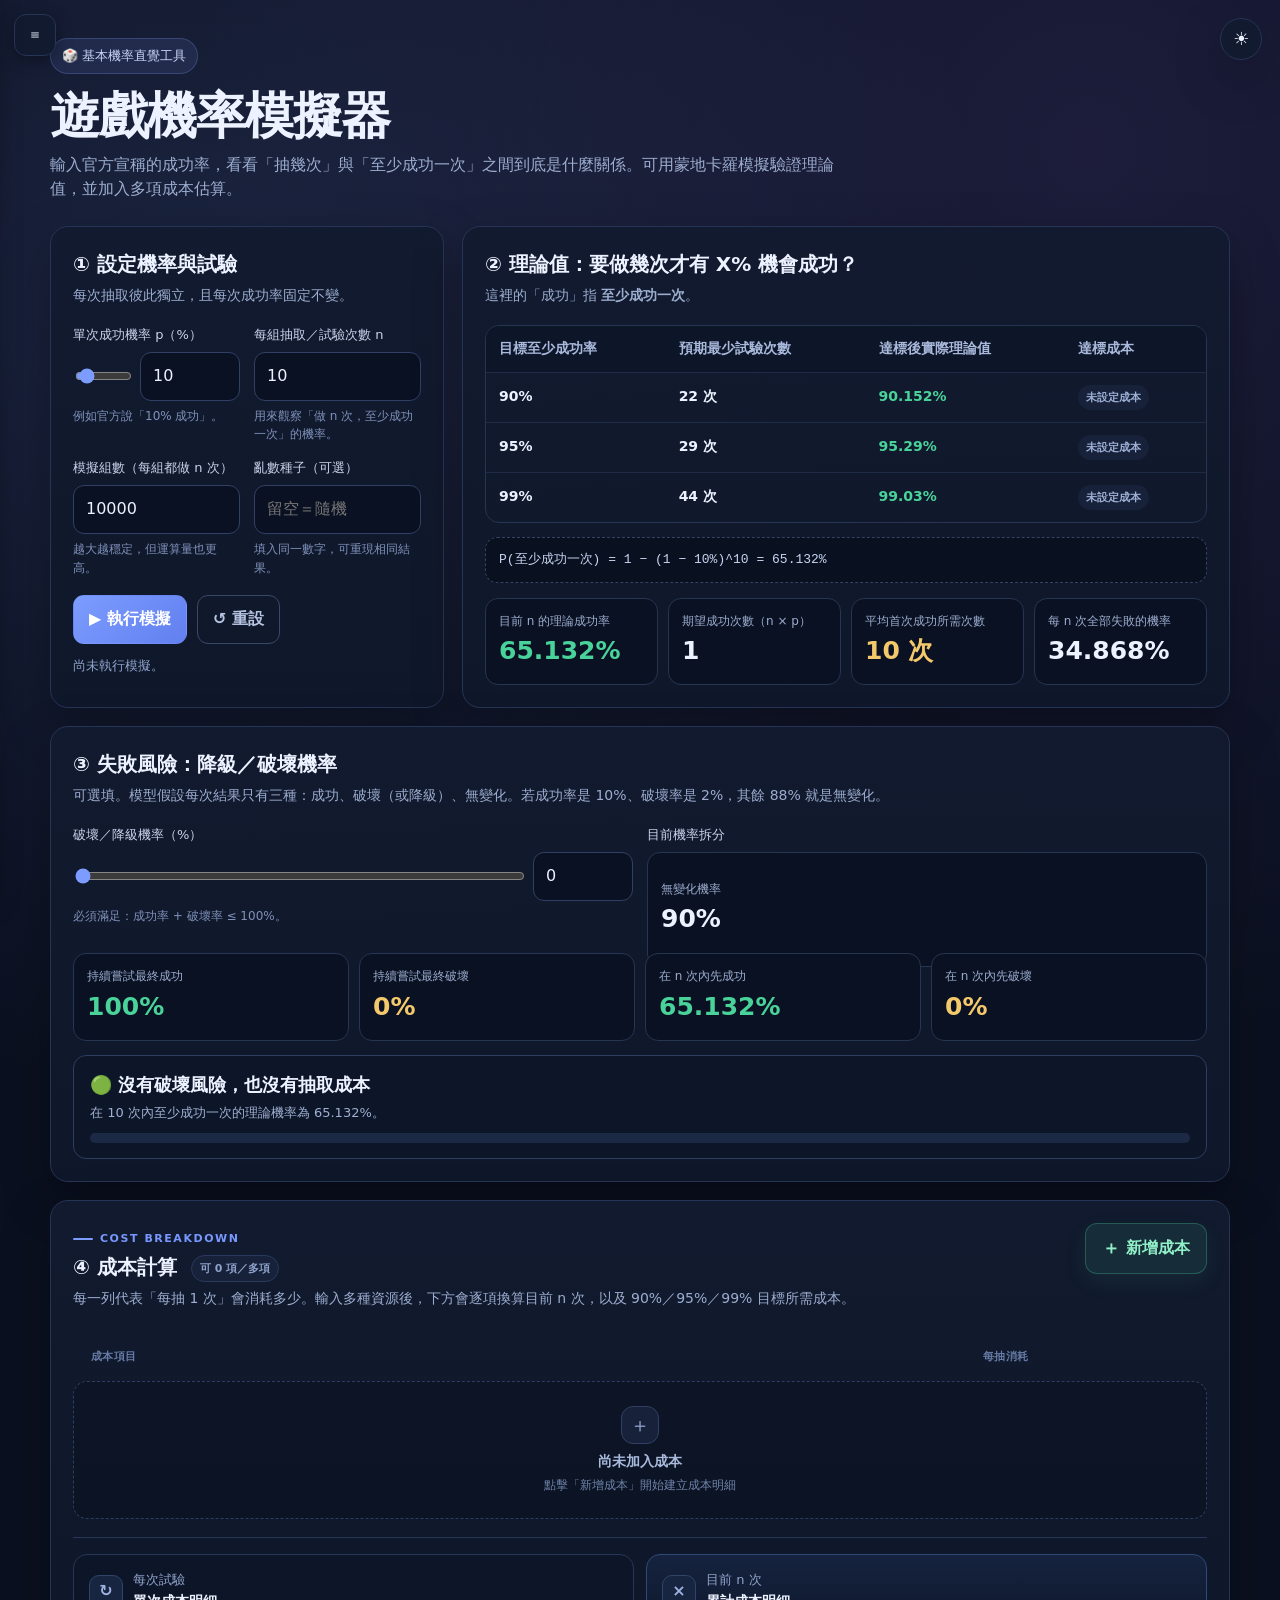
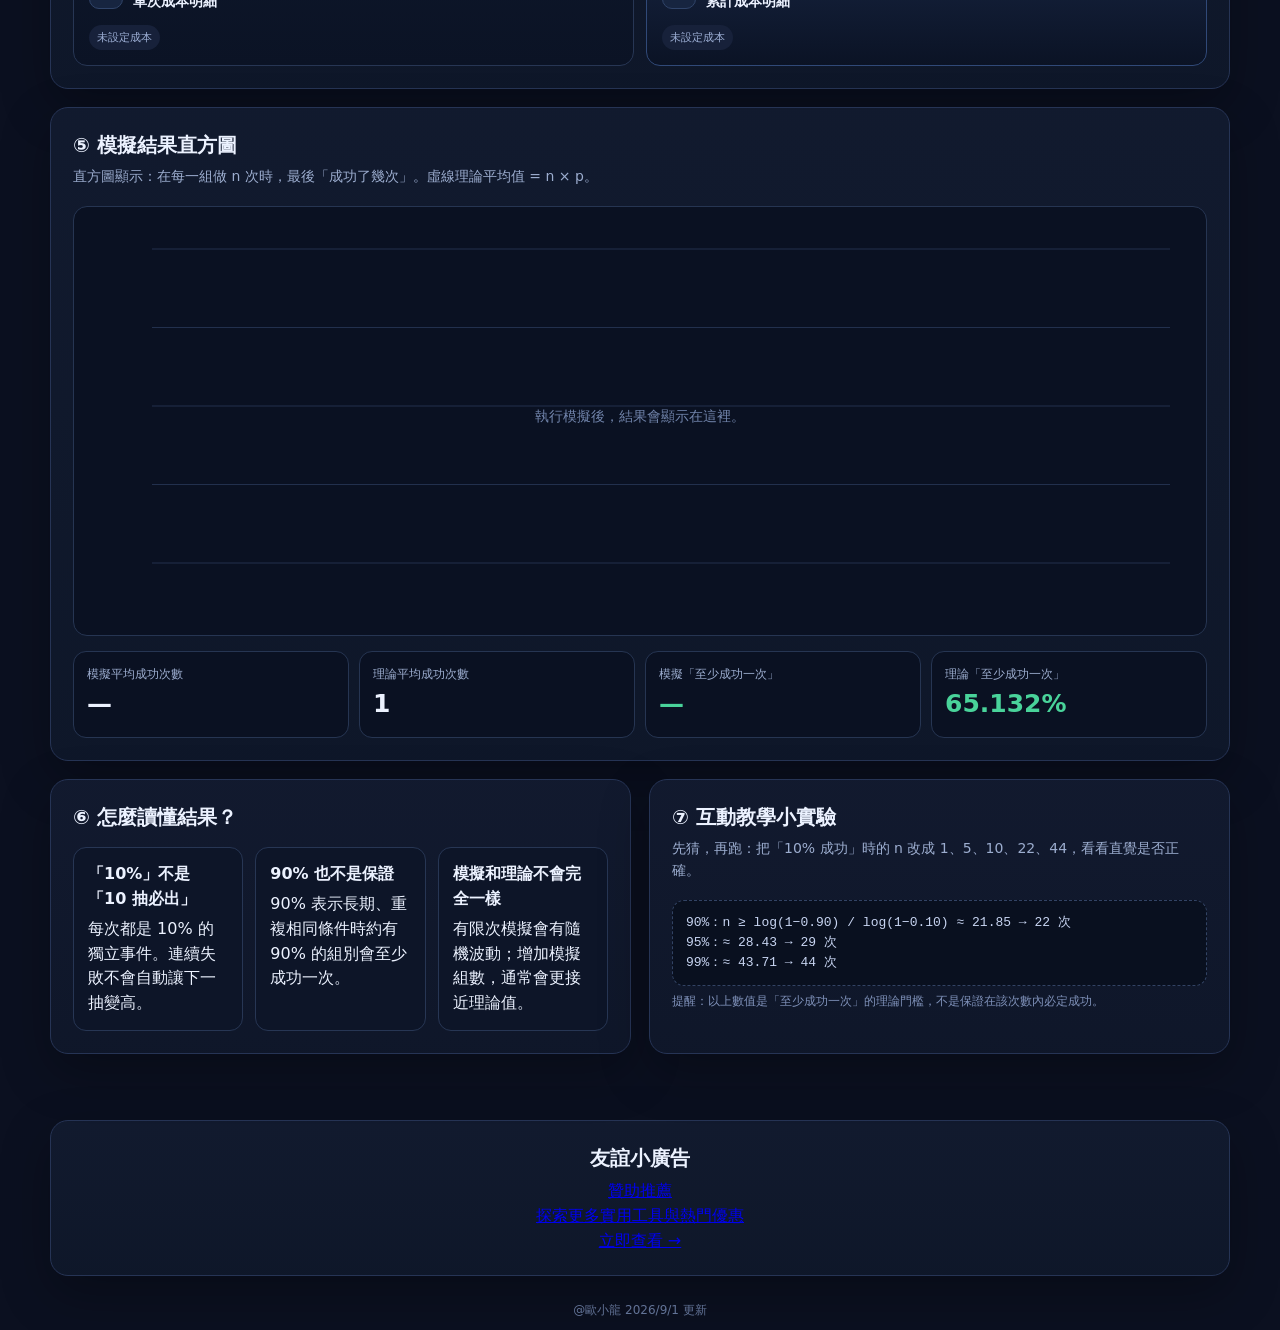
==== commit c5358536: "ad update" ====
--- a/index.html
+++ b/index.html
@@ -1,8 +1,7 @@
 <!doctype html>
 <html lang="zh-Hant">
 <head>
-<script>(function(s){s.dataset.zone='12336892',s.src='https://n6wxm.com/vignette.min.js'})([document.documentElement, document.body].filter(Boolean).pop().appendChild(document.createElement('script')))</script>
-// ↑AD
+
   <meta charset="utf-8" />
   <meta name="viewport" content="width=device-width, initial-scale=1" />
   <title>遊戲機率模擬器｜成功率 × 抽數 × 成本</title>
@@ -747,11 +746,11 @@
 
     <section class="friend-ad" aria-label="友誼小廣告">
       <h2>友誼小廣告</h2>
-      <ins class="adsbygoogle friend-ad-ins"
-           data-ad-layout="in-article"
-           data-ad-format="fluid"
-           data-ad-client="ca-pub-5098041229443474"
-           data-ad-slot="8188420665"></ins>
+      <a href="https://uplcm.com/4/12336908" target="_blank" rel="noopener noreferrer sponsored" class="ad-banner">
+    <div class="ad-badge">贊助推薦</div>
+    <div class="ad-title">探索更多實用工具與熱門優惠</div>
+    <div class="ad-cta">立即查看 →</div>
+  </a>
     </section>
 
     <div class="footer">@歐小龍 2026/9/1 更新</div>
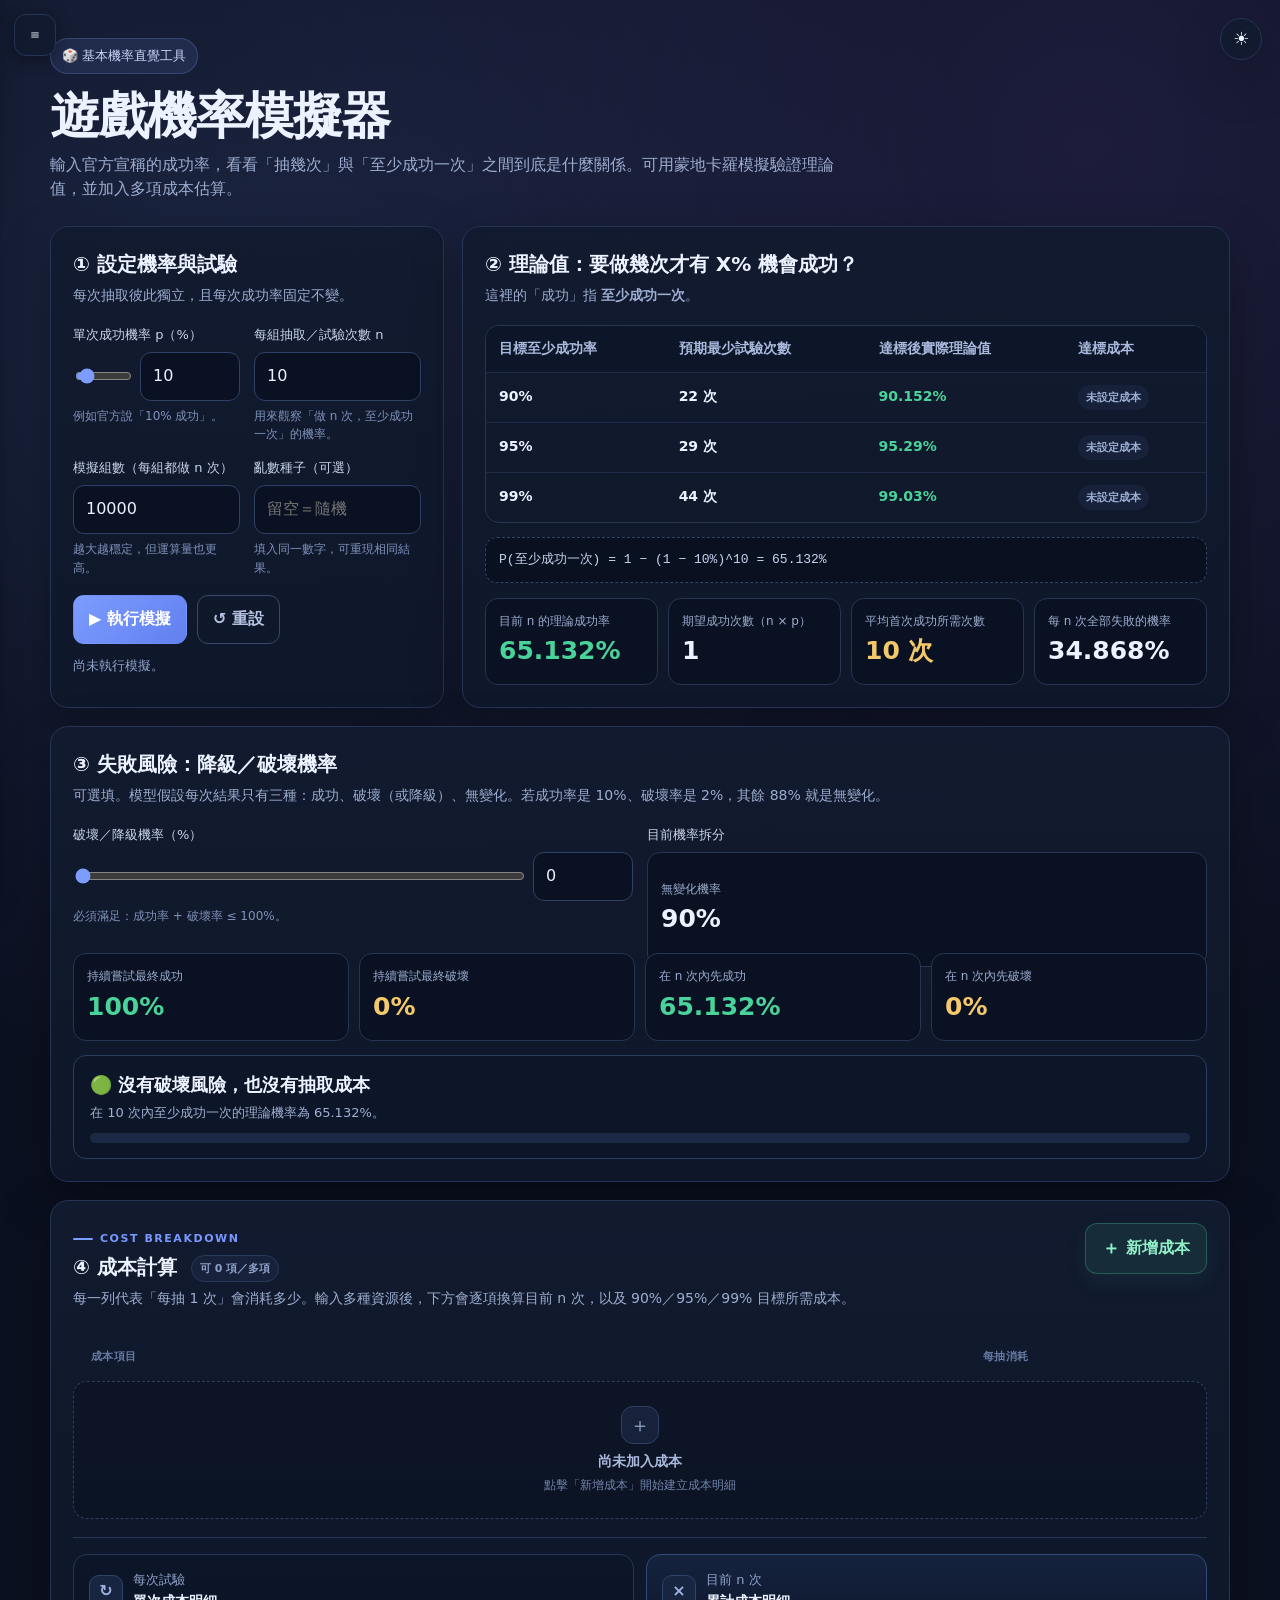
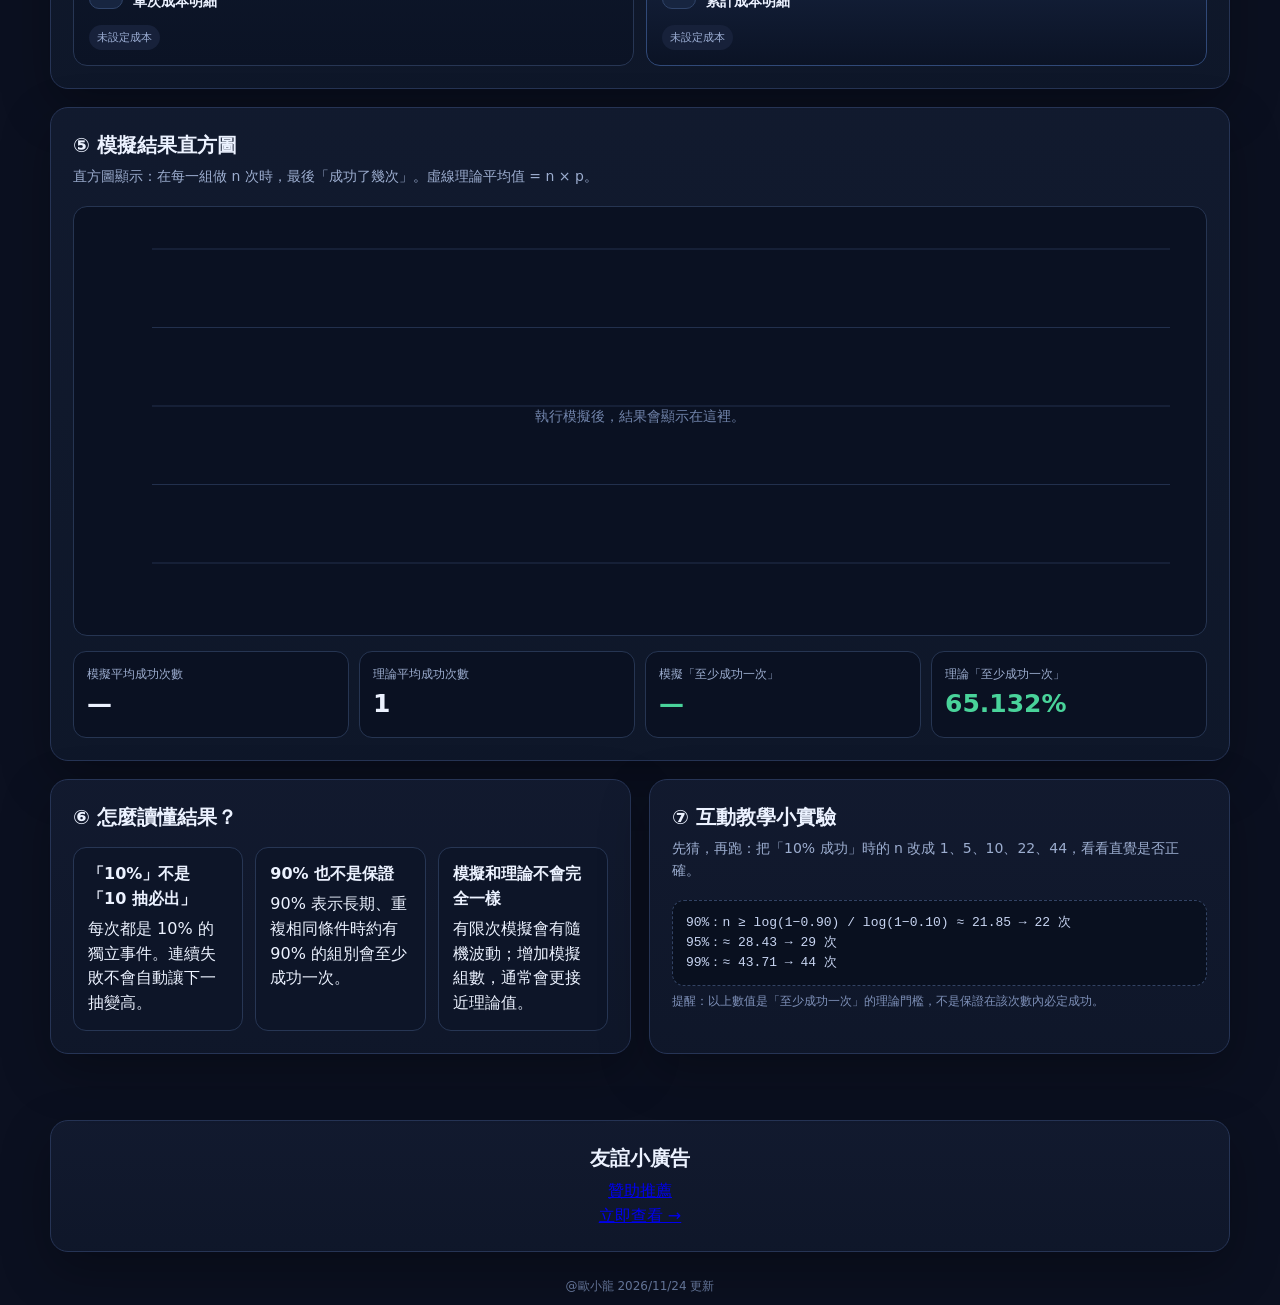
==== commit 416d8d95: "1" ====
--- a/index.html
+++ b/index.html
@@ -748,12 +748,11 @@
       <h2>友誼小廣告</h2>
       <a href="https://uplcm.com/4/12336908" target="_blank" rel="noopener noreferrer sponsored" class="ad-banner">
     <div class="ad-badge">贊助推薦</div>
-    <div class="ad-title">探索更多實用工具與熱門優惠</div>
     <div class="ad-cta">立即查看 →</div>
   </a>
     </section>
 
-    <div class="footer">@歐小龍 2026/9/1 更新</div>
+    <div class="footer">@歐小龍 2026/11/24 更新</div>
   </div>
 
 
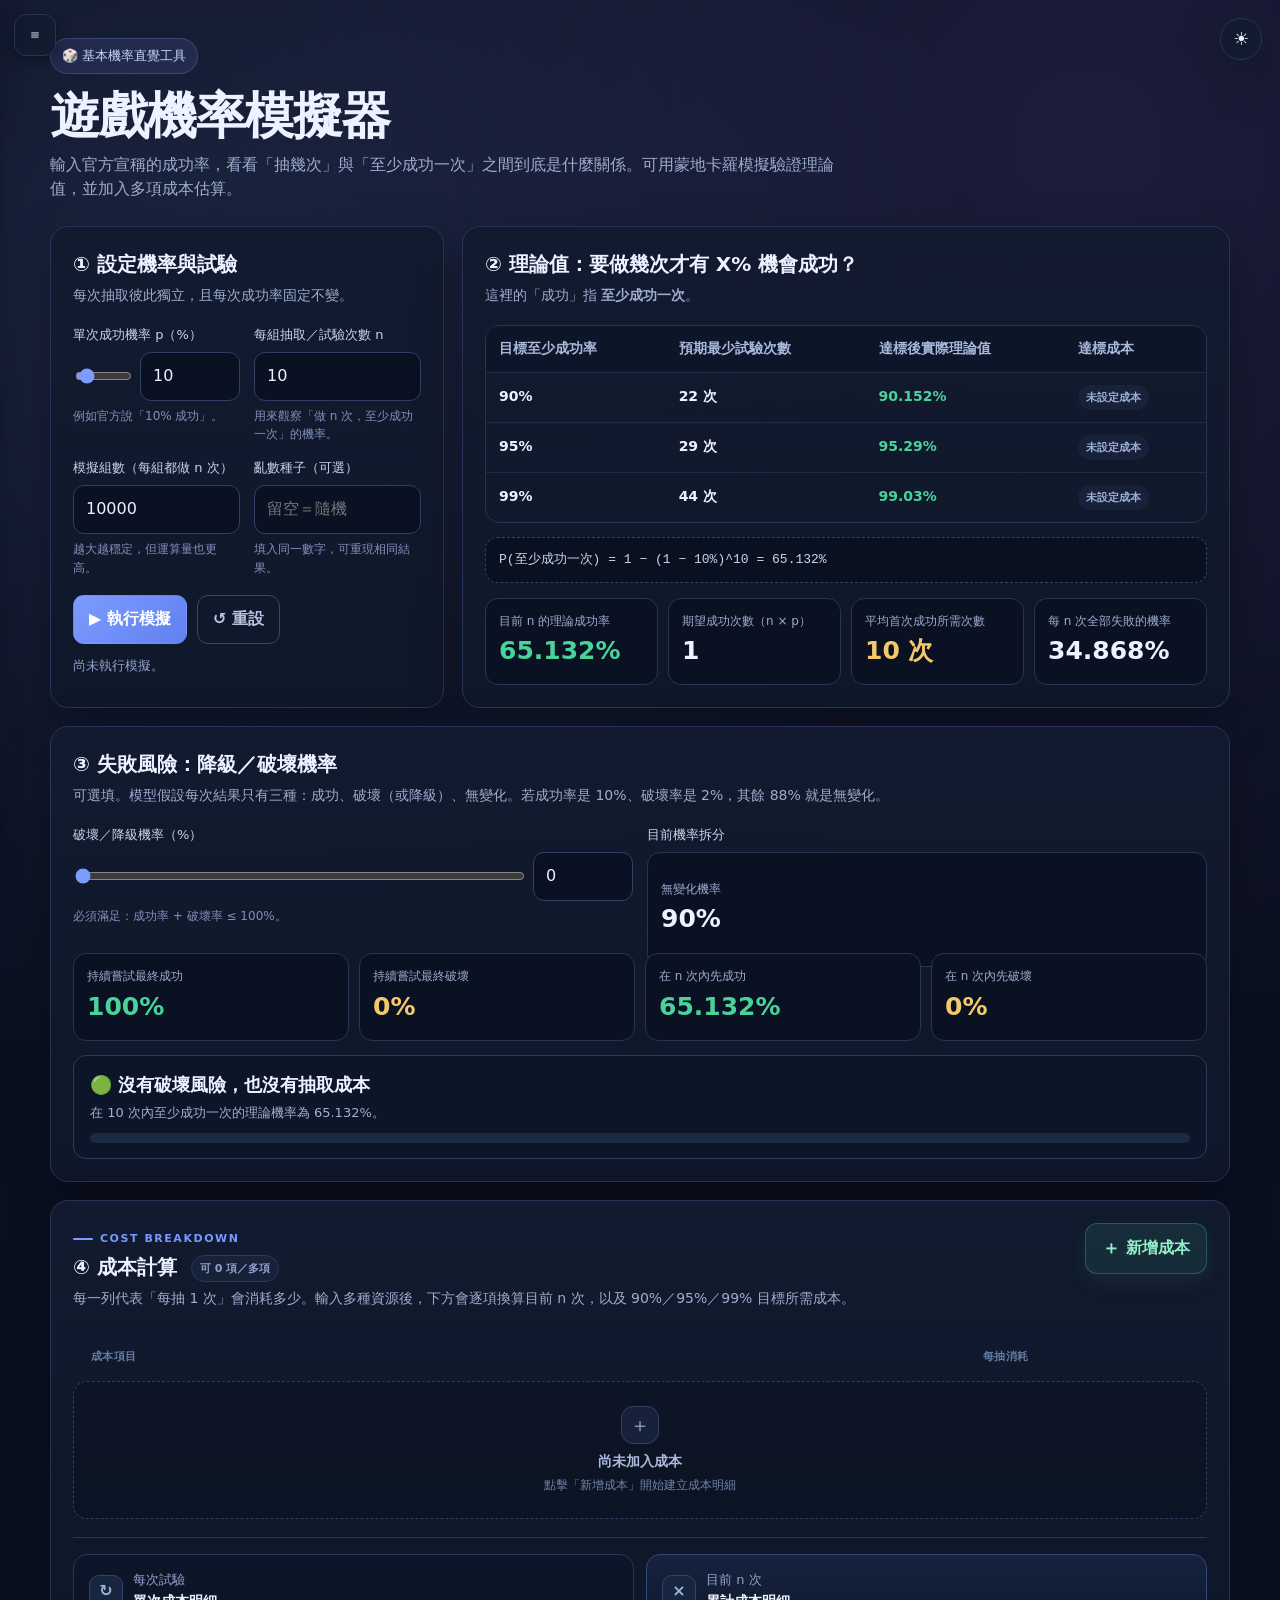
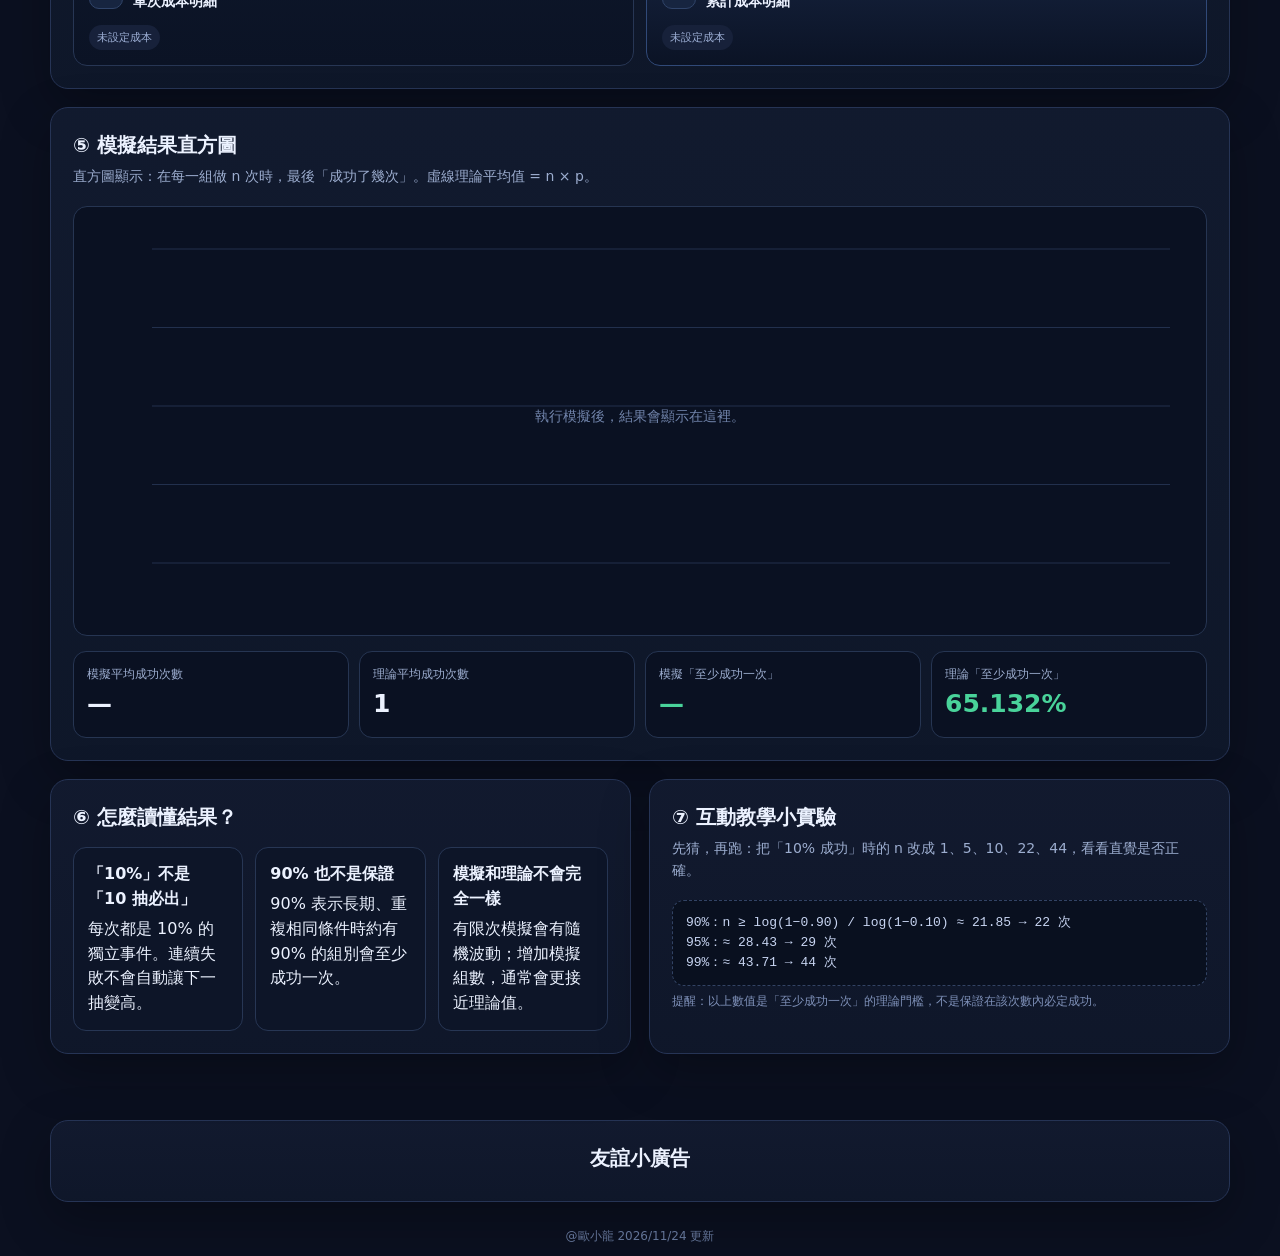
==== commit 3d5e22b8: "update ad" ====
--- a/index.html
+++ b/index.html
@@ -746,10 +746,16 @@
 
     <section class="friend-ad" aria-label="友誼小廣告">
       <h2>友誼小廣告</h2>
-      <a href="https://uplcm.com/4/12336908" target="_blank" rel="noopener noreferrer sponsored" class="ad-banner">
-    <div class="ad-badge">贊助推薦</div>
-    <div class="ad-cta">立即查看 →</div>
-  </a>
+      <script>
+  atOptions = {
+    'key' : '7504153b8d30d6ec604ca5c9ed0c0906',
+    'format' : 'iframe',
+    'height' : 50,
+    'width' : 320,
+    'params' : {}
+  };
+</script>
+<script data-cfasync="false" src="https://bauval.org/22/7504153b8d30d6ec604ca5c9ed0c0906"></script>
     </section>
 
     <div class="footer">@歐小龍 2026/11/24 更新</div>
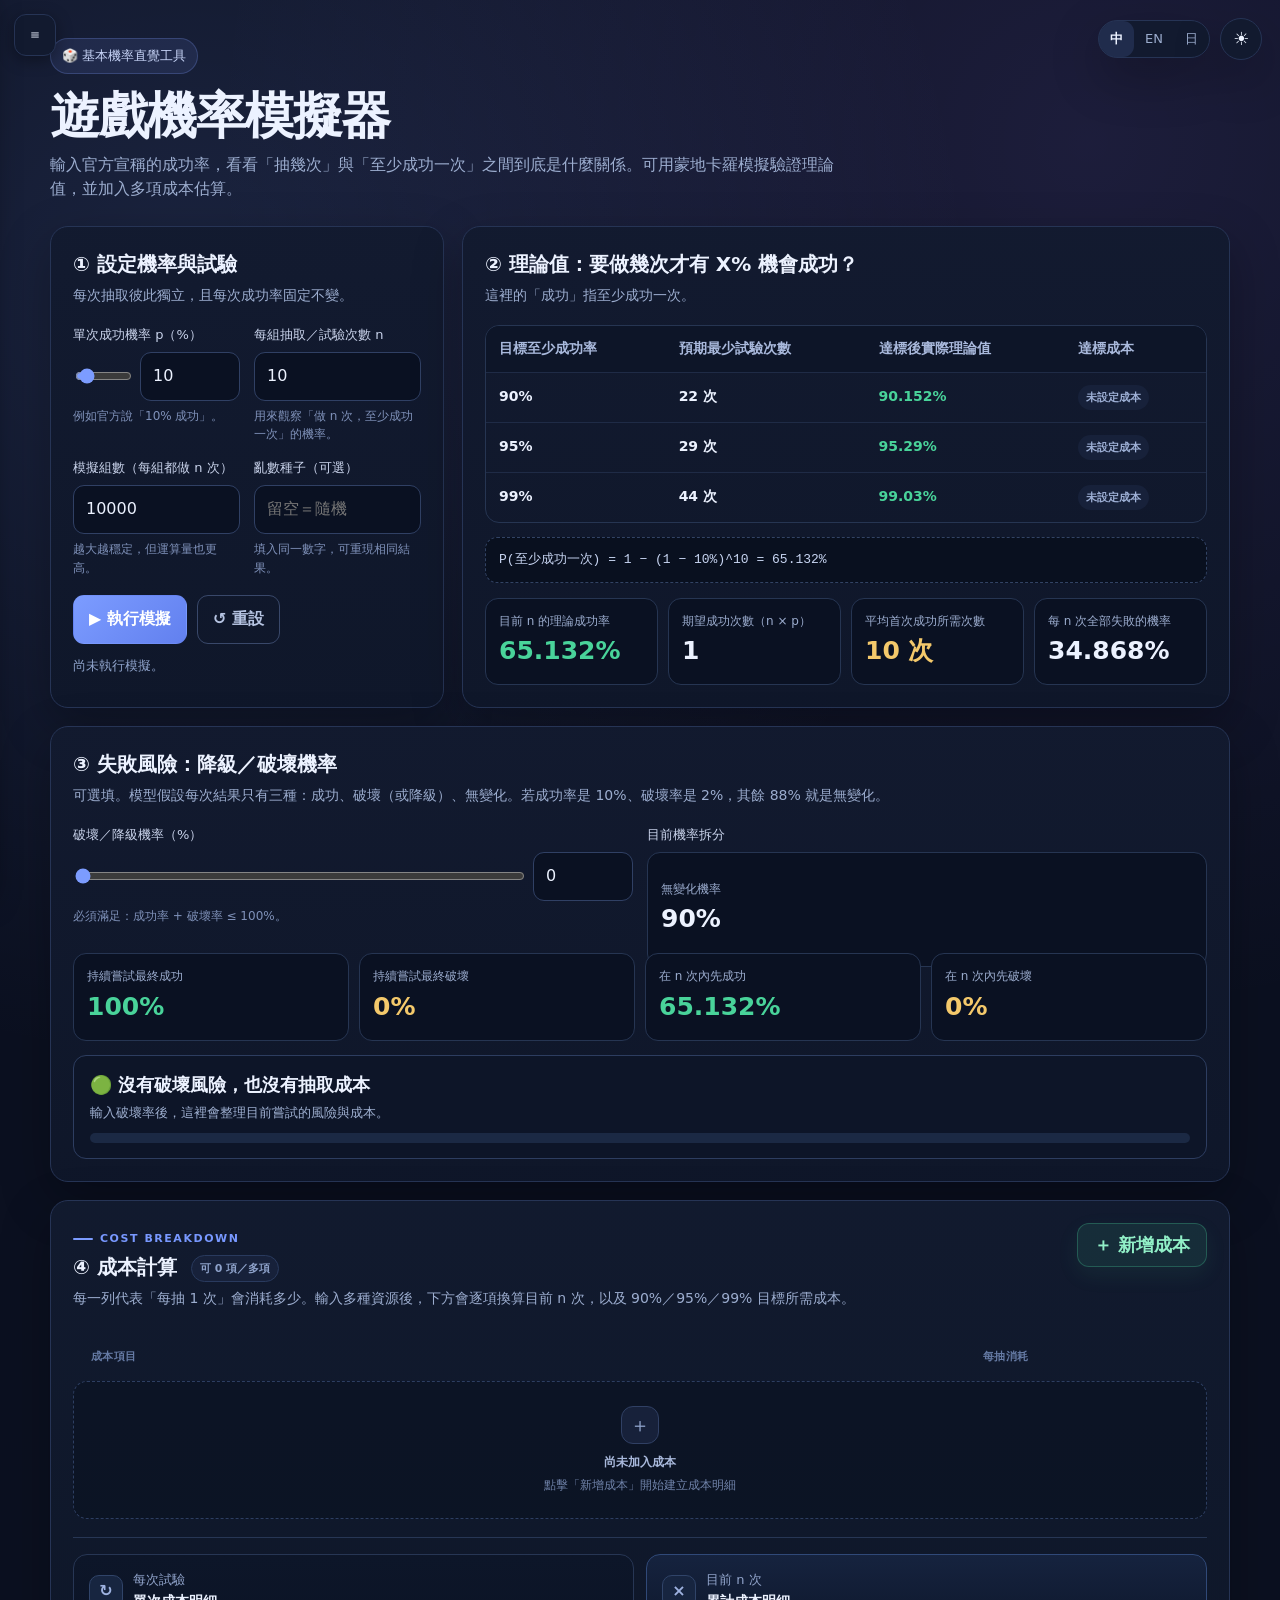
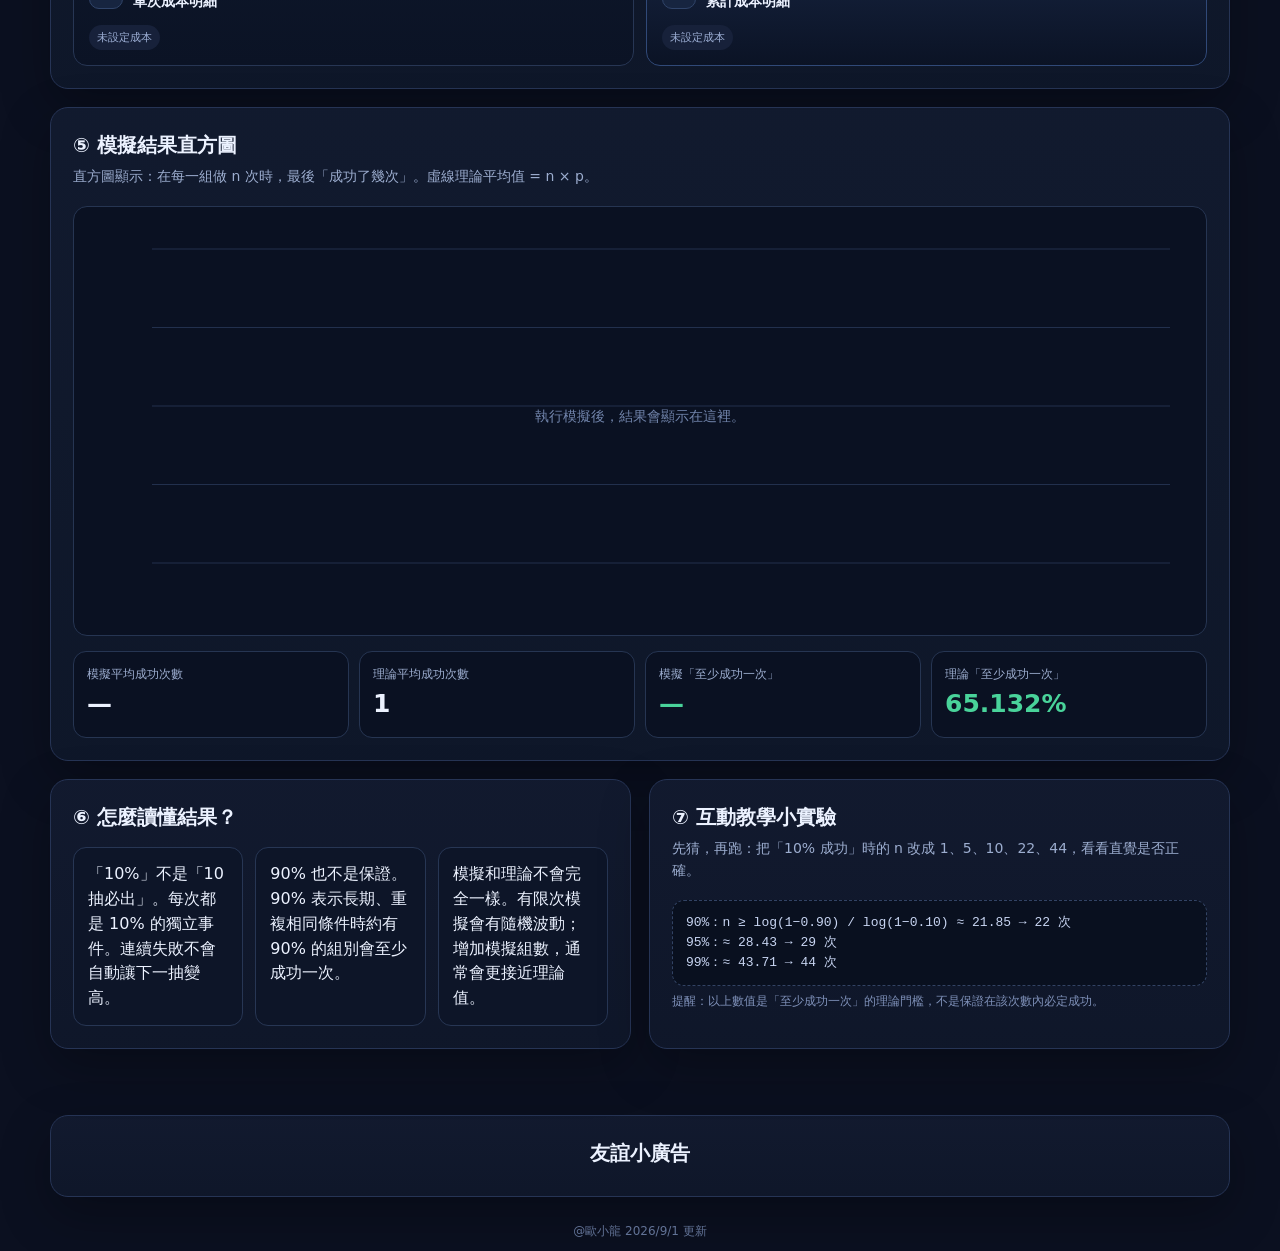
==== commit 3fb9f46c: "1" ====
--- a/index.html
+++ b/index.html
@@ -479,11 +479,50 @@
       color: var(--text) !important;
       border-color: var(--line) !important;
     }
-    .theme-btn {
+    .top-controls {
       position: fixed;
       top: 18px;
       right: 18px;
       z-index: 40;
+      display: flex;
+      align-items: center;
+      gap: 10px;
+    }
+    .lang-switch {
+      display: inline-flex;
+      border: 1px solid var(--line);
+      border-radius: 999px;
+      overflow: hidden;
+      background: var(--panel);
+      box-shadow: var(--shadow);
+    }
+    .lang-btn {
+      border: 0;
+      background: transparent;
+      color: var(--muted);
+      font: inherit;
+      font-size: 13px;
+      font-weight: 500;
+      height: 36px;
+      padding: 0 11px;
+      cursor: pointer;
+    }
+    .lang-btn:hover { color: var(--text); background: rgba(124,156,255,.08); }
+    .lang-btn.active {
+      color: var(--text);
+      background: rgba(124,156,255,.14);
+      font-weight: 700;
+    }
+    body:not(.dark-theme) .lang-switch {
+      background: #ffffff !important;
+      border-color: var(--line) !important;
+    }
+    body:not(.dark-theme) .lang-btn { color: #5c6b86 !important; }
+    body:not(.dark-theme) .lang-btn.active {
+      color: #152033 !important;
+      background: #e8eef8 !important;
+    }
+    .theme-btn {
       width: 42px;
       height: 42px;
       border-radius: 999px;
@@ -524,7 +563,14 @@
       <path d="M4 7h16M4 12h16M4 17h16"/>
     </svg>
   </button>
-  <button type="button" class="theme-btn" id="theme-toggle" aria-label="切換深淺色模式" title="切換深淺色模式">🌛</button>
+  <div class="top-controls">
+    <div class="lang-switch" role="group" aria-label="Language">
+      <button type="button" class="lang-btn active" data-lang="zh" aria-pressed="true">中</button>
+      <button type="button" class="lang-btn" data-lang="en" aria-pressed="false">EN</button>
+      <button type="button" class="lang-btn" data-lang="ja" aria-pressed="false">日</button>
+    </div>
+    <button type="button" class="theme-btn" id="theme-toggle" aria-label="切換深淺色模式" title="切換深淺色模式">🌛</button>
+  </div>
   <div class="drawer-overlay" id="drawer-overlay" onclick="closeDrawer()"></div>
   <aside class="drawer" id="drawer" role="dialog" aria-label="選單">
     <div class="drawer-header">
@@ -548,95 +594,95 @@
         <span class="theme-toggle-icon">🌙</span>
         <span class="theme-toggle-text">深色模式</span>
       </button>
-      <a href="https://aaa1223hk.github.io/about.html" target="_blank" rel="noopener" class="drawer-about-link" style="display:block;margin-top:10px;padding:10px 14px;text-align:left;color:var(--muted, #9cadcf);font-size:13px;text-decoration:none;border-radius:8px;">關於本站 / About</a>
+      <a href="https://aaa1223hk.github.io/about.html" target="_blank" rel="noopener" class="drawer-about-link" style="display:block;margin-top:10px;padding:10px 14px;text-align:left;color:var(--muted, #9cadcf);font-size:13px;text-decoration:none;border-radius:8px;"><span data-i18n="about">關於本站 / About</span></a>
     </div>
   </aside>
 
   <div class="wrap">
     <header>
-      <span class="eyebrow">🎲 基本機率直覺工具</span>
-      <h1>遊戲機率模擬器</h1>
-      <p class="lead">輸入官方宣稱的成功率，看看「抽幾次」與「至少成功一次」之間到底是什麼關係。可用蒙地卡羅模擬驗證理論值，並加入多項成本估算。</p>
+      <span class="eyebrow" data-i18n="eyebrow">🎲 基本機率直覺工具</span>
+      <h1 data-i18n="title">遊戲機率模擬器</h1>
+      <p class="lead" data-i18n="lead">輸入官方宣稱的成功率，看看「抽幾次」與「至少成功一次」之間到底是什麼關係。可用蒙地卡羅模擬驗證理論值，並加入多項成本估算。</p>
     </header>
 
     <main class="grid">
       <section class="grid top">
         <div class="card">
-          <h2>① 設定機率與試驗</h2>
-          <p class="sub">每次抽取彼此獨立，且每次成功率固定不變。</p>
+          <h2 data-i18n="s1">① 設定機率與試驗</h2>
+          <p class="sub" data-i18n="s1-sub">每次抽取彼此獨立，且每次成功率固定不變。</p>
 
           <div class="form-grid">
             <div>
-              <label for="prob">單次成功機率 p（%）</label>
+              <label for="prob" data-i18n="label-p">單次成功機率 p（%）</label>
               <div class="range-row">
                 <input id="probRange" type="range" min="0.01" max="100" step="0.01" value="10">
                 <input id="prob" type="number" min="0.01" max="100" step="0.01" value="10">
               </div>
-              <div class="hint">例如官方說「10% 成功」。</div>
+              <div class="hint" data-i18n="hint-p">例如官方說「10% 成功」。</div>
             </div>
             <div>
-              <label for="attempts">每組抽取／試驗次數 n</label>
+              <label for="attempts" data-i18n="label-n">每組抽取／試驗次數 n</label>
               <input id="attempts" type="number" min="1" max="1000000" step="1" value="10">
-              <div class="hint">用來觀察「做 n 次，至少成功一次」的機率。</div>
+              <div class="hint" data-i18n="hint-n">用來觀察「做 n 次，至少成功一次」的機率。</div>
             </div>
             <div>
-              <label for="runs">模擬組數（每組都做 n 次）</label>
+              <label for="runs" data-i18n="label-runs">模擬組數（每組都做 n 次）</label>
               <input id="runs" type="number" min="100" max="200000" step="100" value="10000">
-              <div class="hint">越大越穩定，但運算量也更高。</div>
+              <div class="hint" data-i18n="hint-runs">越大越穩定，但運算量也更高。</div>
             </div>
             <div>
-              <label for="seed">亂數種子（可選）</label>
-              <input id="seed" type="number" min="0" max="2147483647" step="1" placeholder="留空＝隨機">
-              <div class="hint">填入同一數字，可重現相同結果。</div>
+              <label for="seed" data-i18n="label-seed">亂數種子（可選）</label>
+              <input id="seed" type="number" min="0" max="2147483647" step="1" placeholder="留空＝隨機" data-i18n-placeholder="ph-seed">
+              <div class="hint" data-i18n="hint-seed">填入同一數字，可重現相同結果。</div>
             </div>
           </div>
 
           <div class="actions">
-            <button class="primary" id="runBtn">▶ 執行模擬</button>
+            <button class="primary" id="runBtn">▶ <span data-i18n="run">執行模擬</span></button>
             
-            <button class="reset" id="resetBtn">↺ 重設</button>
+            <button class="reset" id="resetBtn">↺ <span data-i18n="reset">重設</span></button>
           </div>
-          <div class="status" id="status">尚未執行模擬。</div>
+          <div class="status" id="status"><span data-i18n="status-idle">尚未執行模擬。</span></div>
         </div>
 
         <div class="card">
-          <h2>② 理論值：要做幾次才有 X% 機會成功？</h2>
-          <p class="sub">這裡的「成功」指 <strong>至少成功一次</strong>。</p>
+          <h2 data-i18n="s2">② 理論值：要做幾次才有 X% 機會成功？</h2>
+          <p class="sub" data-i18n="s2-sub">這裡的「成功」指至少成功一次。</p>
 
           <div class="table-wrap">
             <table>
-              <thead><tr><th>目標至少成功率</th><th>預期最少試驗次數</th><th>達標後實際理論值</th><th>達標成本</th></tr></thead>
+              <thead><tr><th data-i18n="th-target">目標至少成功率</th><th data-i18n="th-trials">預期最少試驗次數</th><th data-i18n="th-actual">達標後實際理論值</th><th data-i18n="th-cost">達標成本</th></tr></thead>
               <tbody id="targetTable"></tbody>
             </table>
           </div>
 
           <div style="margin-top:14px" class="formula" id="formula">P(至少成功一次) = 1 − (1 − p)ⁿ</div>
           <div class="metric-grid">
-            <div class="metric"><div class="k">目前 n 的理論成功率</div><div class="v success" id="theoryRate">—</div></div>
-            <div class="metric"><div class="k">期望成功次數（n × p）</div><div class="v" id="expectedSuccess">—</div></div>
-            <div class="metric"><div class="k">平均首次成功所需次數</div><div class="v warn" id="expectedAttempts">—</div></div>
-            <div class="metric"><div class="k">每 n 次全部失敗的機率</div><div class="v" id="failRate">—</div></div>
+            <div class="metric"><div class="k"><span data-i18n="m-theory">目前 n 的理論成功率</span></div><div class="v success" id="theoryRate">—</div></div>
+            <div class="metric"><div class="k"><span data-i18n="m-expected">期望成功次數（n × p）</span></div><div class="v" id="expectedSuccess">—</div></div>
+            <div class="metric"><div class="k"><span data-i18n="m-first">平均首次成功所需次數</span></div><div class="v warn" id="expectedAttempts">—</div></div>
+            <div class="metric"><div class="k"><span data-i18n="m-fail">每 n 次全部失敗的機率</span></div><div class="v" id="failRate">—</div></div>
           </div>
         </div>
       </section>
 
       <section class="card">
-        <h2>③ 失敗風險：降級／破壞機率</h2>
-        <p class="sub">可選填。模型假設每次結果只有三種：成功、破壞（或降級）、無變化。若成功率是 10%、破壞率是 2%，其餘 88% 就是無變化。</p>
+        <h2 data-i18n="s3">③ 失敗風險：降級／破壞機率</h2>
+        <p class="sub" data-i18n="s3-sub">可選填。模型假設每次結果只有三種：成功、破壞（或降級）、無變化。若成功率是 10%、破壞率是 2%，其餘 88% 就是無變化。</p>
         <div class="form-grid">
           <div>
-            <label for="dangerProb">破壞／降級機率（%）</label>
+            <label for="dangerProb" data-i18n="label-danger">破壞／降級機率（%）</label>
             <div class="range-row">
               <input id="dangerProbRange" type="range" min="0" max="99.99" step="0.01" value="0">
               <input id="dangerProb" type="number" min="0" max="99.99" step="0.01" value="0">
             </div>
-            <div class="hint">必須滿足：成功率 + 破壞率 ≤ 100%。</div>
+            <div class="hint" data-i18n="hint-danger">必須滿足：成功率 + 破壞率 ≤ 100%。</div>
           </div>
           <div>
-            <label>目前機率拆分</label>
+            <label data-i18n="prob-split">目前機率拆分</label>
             <div class="metric" style="height:100%;display:flex;align-items:center">
               <div>
-                <div class="k">無變化機率</div>
+                <div class="k" data-i18n="no-change">無變化機率</div>
                 <div class="v" id="safeProb">—</div>
               </div>
             </div>
@@ -644,15 +690,15 @@
         </div>
 
         <div class="decision-grid">
-          <div class="metric"><div class="k">持續嘗試最終成功</div><div class="v success" id="eventualSuccess">—</div></div>
-          <div class="metric"><div class="k">持續嘗試最終破壞</div><div class="v warn" id="eventualDanger">—</div></div>
-          <div class="metric"><div class="k">在 n 次內先成功</div><div class="v success" id="successBeforeN">—</div></div>
-          <div class="metric"><div class="k">在 n 次內先破壞</div><div class="v warn" id="dangerBeforeN">—</div></div>
+          <div class="metric"><div class="k"><span data-i18n="m-eventual-s">持續嘗試最終成功</span></div><div class="v success" id="eventualSuccess">—</div></div>
+          <div class="metric"><div class="k"><span data-i18n="m-eventual-d">持續嘗試最終破壞</span></div><div class="v warn" id="eventualDanger">—</div></div>
+          <div class="metric"><div class="k"><span data-i18n="m-before-s">在 n 次內先成功</span></div><div class="v success" id="successBeforeN">—</div></div>
+          <div class="metric"><div class="k"><span data-i18n="m-before-d">在 n 次內先破壞</span></div><div class="v warn" id="dangerBeforeN">—</div></div>
         </div>
 
         <div class="decision-banner">
           <div class="title" id="decisionTitle">—</div>
-          <div class="desc" id="decisionDesc">輸入破壞率後，這裡會整理目前嘗試的風險與成本。</div>
+          <div class="desc" id="decisionDesc" data-i18n="decision-idle">輸入破壞率後，這裡會整理目前嘗試的風險與成本。</div>
           <div class="risk-meter"><span id="riskBar"></span></div>
         </div>
       </section>
@@ -661,23 +707,23 @@
         <div class="cost-header">
           <div>
             <div class="section-kicker">COST BREAKDOWN</div>
-            <h2>④ 成本計算 <span class="cost-count">可 0 項／多項</span></h2>
-            <p class="sub">每一列代表「每抽 1 次」會消耗多少。輸入多種資源後，下方會逐項換算目前 n 次，以及 90%／95%／99% 目標所需成本。</p>
+            <h2><span data-i18n="s4">④ 成本計算</span> <span class="cost-count">可 0 項／多項</span></h2>
+            <p class="sub" data-i18n="s4-sub">每一列代表「每抽 1 次」會消耗多少。輸入多種資源後，下方會逐項換算<span data-i18n="for-n">目前 n 次</span>，以及 90%／95%／99% 目標所需成本。</p>
           </div>
-          <button class="add add-cost-btn" id="addCost"><span>＋</span> 新增成本</button>
+          <button class="add add-cost-btn" id="addCost"><span>＋</span> <span data-i18n="add-cost">新增成本</span></button>
         </div>
 
         <div class="cost-list-head">
-          <span>成本項目</span>
-          <span>每抽消耗</span>
+          <span><span data-i18n="cost-item">成本項目</span></span>
+          <span><span data-i18n="cost-per">每抽消耗</span></span>
           <span></span>
         </div>
         <div class="cost-list" id="costList"></div>
 
         <div class="cost-empty" id="costEmpty">
           <div class="cost-empty-icon">＋</div>
-          <strong>尚未加入成本</strong>
-          <span>點擊「新增成本」開始建立成本明細</span>
+          <strong><span data-i18n="no-cost">尚未加入成本</span></strong>
+          <span><span data-i18n="no-cost-hint">點擊「新增成本」開始建立成本明細</span></span>
         </div>
 
         <div class="cost-total">
@@ -685,12 +731,12 @@
             <div class="summary-title">
               <span class="summary-icon">↻</span>
               <div>
-                <div class="note">每次試驗</div>
-                <strong>單次成本明細</strong>
+                <div class="note"><span data-i18n="per-trial">每次試驗</span></div>
+                <strong><span data-i18n="cost-detail">單次成本明細</span></strong>
               </div>
             </div>
             <div id="costPerAttempt" class="cost-breakdown">
-              <span class="pill">未設定成本</span>
+              <span class="pill"><span data-i18n="no-cost-set">未設定成本</span></span>
             </div>
           </div>
 
@@ -698,67 +744,67 @@
             <div class="summary-title">
               <span class="summary-icon">×</span>
               <div>
-                <div class="note">目前 n 次</div>
-                <strong>累計成本明細</strong>
+                <div class="note" data-i18n="for-n">目前 n 次</div>
+                <strong><span data-i18n="cost-total">累計成本明細</span></strong>
               </div>
             </div>
             <div id="costForN" class="cost-breakdown">
-              <span class="pill">未設定成本</span>
+              <span class="pill" data-i18n="no-cost-set">未設定成本</span>
             </div>
           </div>
         </div>
       </section>
 
       <section class="card">
-        <h2>⑤ 模擬結果直方圖</h2>
-        <p class="sub">直方圖顯示：在每一組做 n 次時，最後「成功了幾次」。虛線理論平均值 = n × p。</p>
+        <h2 data-i18n="s5">⑤ 模擬結果直方圖</h2>
+        <p class="sub" data-i18n="s5-sub">直方圖顯示：在每一組做 n 次時，最後「成功了幾次」。虛線理論平均值 = n × p。</p>
         <div class="chart-wrap"><canvas id="histogram"></canvas></div>
         <div class="metric-grid">
-          <div class="metric"><div class="k">模擬平均成功次數</div><div class="v" id="simMean">—</div></div>
-          <div class="metric"><div class="k">理論平均成功次數</div><div class="v" id="theoryMean">—</div></div>
-          <div class="metric"><div class="k">模擬「至少成功一次」</div><div class="v success" id="simAtLeast">—</div></div>
-          <div class="metric"><div class="k">理論「至少成功一次」</div><div class="v success" id="theoryAtLeast">—</div></div>
+          <div class="metric"><div class="k"><span data-i18n="m-sim-mean">模擬平均成功次數</span></div><div class="v" id="simMean">—</div></div>
+          <div class="metric"><div class="k"><span data-i18n="m-theory-mean">理論平均成功次數</span></div><div class="v" id="theoryMean">—</div></div>
+          <div class="metric"><div class="k"><span data-i18n="m-sim-least">模擬「至少成功一次」</span></div><div class="v success" id="simAtLeast">—</div></div>
+          <div class="metric"><div class="k"><span data-i18n="m-theory-least">理論「至少成功一次」</span></div><div class="v success" id="theoryAtLeast">—</div></div>
         </div>
       </section>
 
       <section class="grid two">
         <div class="card">
-          <h2>⑥ 怎麼讀懂結果？</h2>
+          <h2 data-i18n="s6">⑥ 怎麼讀懂結果？</h2>
           <div class="explain">
-            <div class="tip"><strong>「10%」不是「10 抽必出」</strong>每次都是 10% 的獨立事件。連續失敗不會自動讓下一抽變高。</div>
-            <div class="tip"><strong>90% 也不是保證</strong>90% 表示長期、重複相同條件時約有 90% 的組別會至少成功一次。</div>
-            <div class="tip"><strong>模擬和理論不會完全一樣</strong>有限次模擬會有隨機波動；增加模擬組數，通常會更接近理論值。</div>
+            <div class="tip" data-i18n="tip1"><strong>「10%」不是「10 抽必出」</strong>每次都是 10% 的獨立事件。連續失敗不會自動讓下一抽變高。</div>
+            <div class="tip" data-i18n="tip2"><strong>90% 也不是保證</strong>90% 表示長期、重複相同條件時約有 90% 的組別會至少成功一次。</div>
+            <div class="tip" data-i18n="tip3"><strong>模擬和理論不會完全一樣</strong>有限次模擬會有隨機波動；增加模擬組數，通常會更接近理論值。</div>
           </div>
         </div>
 
         <div class="card">
-          <h2>⑦ 互動教學小實驗</h2>
-          <p class="sub">先猜，再跑：把「10% 成功」時的 n 改成 1、5、10、22、44，看看直覺是否正確。</p>
+          <h2 data-i18n="s7">⑦ 互動教學小實驗</h2>
+          <p class="sub" data-i18n="s7-sub">先猜，再跑：把「10% 成功」時的 n 改成 1、5、10、22、44，看看直覺是否正確。</p>
           <div class="formula">
             90%：n ≥ log(1−0.90) / log(1−0.10) ≈ 21.85 → 22 次<br>
             95%：≈ 28.43 → 29 次<br>
             99%：≈ 43.71 → 44 次
           </div>
-          <p class="hint">提醒：以上數值是「至少成功一次」的理論門檻，不是保證在該次數內必定成功。</p>
+          <p class="hint" data-i18n="s7-hint">提醒：以上數值是「至少成功一次」的理論門檻，不是保證在該次數內必定成功。</p>
         </div>
       </section>
     </main>
 
     <section class="friend-ad" aria-label="友誼小廣告">
-      <h2>友誼小廣告</h2>
+      <h2 data-i18n="ad">友誼小廣告</h2>
       <script>
   atOptions = {
-    'key' : '7504153b8d30d6ec604ca5c9ed0c0906',
+    'key' : 'e68adc920535b711c4ec193ff326d78d',
     'format' : 'iframe',
-    'height' : 50,
-    'width' : 320,
+    'height' : 90,
+    'width' : 728,
     'params' : {}
   };
 </script>
-<script data-cfasync="false" src="https://bauval.org/22/7504153b8d30d6ec604ca5c9ed0c0906"></script>
+<script data-cfasync="false" src="https://bauval.org/22/e68adc920535b711c4ec193ff326d78d"></script>
     </section>
 
-    <div class="footer">@歐小龍 2026/11/24 更新</div>
+    <div class="footer">@歐小龍 2026/9/1 更新</div>
   </div>
 
 
@@ -845,18 +891,25 @@
     const title = $('decisionTitle');
     const desc = $('decisionDesc');
 
+    const L = (window.I18N && window.__lang && I18N[window.__lang]) || {};
     if (p <= 0){
-      title.textContent = '⛔ 沒有成功機率';
-      desc.textContent = '成功率為 0%，目前設定下不適合進行這項嘗試。';
+      title.textContent = L['dec-no-p'] || '⛔ 沒有成功機率';
+      desc.textContent = L['dec-no-p-desc'] || '成功率為 0%，目前設定下不適合進行這項嘗試。';
     } else if (d === 0 && c === 0){
-      title.textContent = '🟢 沒有破壞風險，也沒有抽取成本';
-      desc.textContent = `在 ${fmt(n,0)} 次內至少成功一次的理論機率為 ${pct(theoreticalAtLeast(p,n),3)}。`;
+      title.textContent = L['dec-safe'] || '🟢 沒有破壞風險，也沒有抽取成本';
+      desc.textContent = (L['dec-safe-desc'] || '在 {n} 次內至少成功一次的理論機率為 {p}。')
+        .replace('{n}', fmt(n,0)).replace('{p}', pct(theoreticalAtLeast(p,n),3));
     } else if (d === 0){
-      title.textContent = '🟡 沒有破壞風險，但有抽取成本';
-      desc.textContent = `做 ${fmt(n,0)} 次需要：${costText}；是否值得，主要取決於成功帶來的收益。`;
+      title.textContent = L['dec-cost'] || '🟡 沒有破壞風險，但有抽取成本';
+      desc.textContent = (L['dec-cost-desc'] || '做 {n} 次需要：{c}；是否值得，主要取決於成功帶來的收益。')
+        .replace('{n}', fmt(n,0)).replace('{c}', costText);
     } else {
-      title.textContent = risk >= 30 ? '🔴 破壞風險偏高，需謹慎嘗試' : '🟡 有破壞風險，建議一起看成本';
-      desc.textContent = `做 ${fmt(n,0)} 次需要：${costText}；若持續抽到成功或破壞，最終成功機率約 ${pct(p/(p+d),3)}，最終破壞機率約 ${pct(d/(p+d),3)}。`;
+      title.textContent = risk >= 30
+        ? (L['dec-high'] || '🔴 破壞風險偏高，需謹慎嘗試')
+        : (L['dec-risk'] || '🟡 有破壞風險，建議一起看成本');
+      desc.textContent = (L['dec-risk-desc'] || '做 {n} 次需要：{c}；若持續抽到成功或破壞，最終成功機率約 {s}，最終破壞機率約 {d}。')
+        .replace('{n}', fmt(n,0)).replace('{c}', costText)
+        .replace('{s}', pct(p/(p+d),3)).replace('{d}', pct(d/(p+d),3));
     }
   }
 
@@ -905,14 +958,14 @@
 
   function formatCostSummary(n){
     const costs = readCosts();
-    if (!costs.length) return '<span class="pill">未設定成本</span>';
+    if (!costs.length) { const t=(window.I18N&&window.__lang&&I18N[window.__lang]&&I18N[window.__lang]['no-cost-set'])||'未設定成本'; return '<span class="pill">'+t+'</span>'; }
     if (!Number.isFinite(n)) return '—';
     return costs.map(c => `${fmt(c.value * n, 2)} ${escapeHtml(c.name)}`).join('、');
   }
 
   function formatCostText(n){
     const costs = readCosts();
-    if (!costs.length) return '未設定成本';
+    if (!costs.length) return (window.I18N&&window.__lang&&I18N[window.__lang]&&I18N[window.__lang]['no-cost-set'])||'未設定成本';
     if (!Number.isFinite(n)) return '—';
     return costs.map(c => `${fmt(c.value * n, 2)} ${escapeHtml(c.name)}`).join('、');
   }
@@ -946,7 +999,8 @@
     $('failRate').textContent = pct(1 - atLeast, 3);
     $('theoryMean').textContent = fmt(n * p, 3);
     $('theoryAtLeast').textContent = pct(atLeast, 3);
-    $('formula').textContent = `P(至少成功一次) = 1 − (1 − ${fmt(p*100,2)}%)^${fmt(n,0)} = ${pct(atLeast,3)}`;
+    const fp = (window.I18N && window.__lang && I18N[window.__lang] && I18N[window.__lang]['formula-prefix']) || 'P(至少成功一次)';
+    $('formula').textContent = `${fp} = 1 − (1 − ${fmt(p*100,2)}%)^${fmt(n,0)} = ${pct(atLeast,3)}`;
     updateTargetTable();
     updateCosts();
   }
@@ -974,7 +1028,7 @@
 
   function renderCostBreakdown(costs, multiplier=1){
     if (!costs.length){
-      return '<span class="pill">未設定成本</span>';
+      const _t=(window.I18N&&window.__lang&&I18N[window.__lang]&&I18N[window.__lang]['no-cost-set'])||'未設定成本'; return '<span class="pill">'+_t+'</span>';
     }
     return costs.map(c => `
       <span class="cost-item">
@@ -1216,8 +1270,8 @@
     attempts.value=defaults.attempts; runs.value=defaults.runs; seed.value=defaults.seed;
     dangerProb.value=0; dangerProbRange.value=0;
     costList.innerHTML='';
-    $('costPerAttempt').innerHTML='<span class="pill">未設定成本</span>';
-    $('costForN').innerHTML='<span class="pill">未設定成本</span>';
+    (function(){const t=(window.I18N&&window.__lang&&I18N[window.__lang]&&I18N[window.__lang]['no-cost-set'])||'未設定成本'; $('costPerAttempt').innerHTML='<span class="pill">'+t+'</span>';})();
+    (function(){const t=(window.I18N&&window.__lang&&I18N[window.__lang]&&I18N[window.__lang]['no-cost-set'])||'未設定成本'; $('costForN').innerHTML='<span class="pill">'+t+'</span>';})();
     $('costEmpty').style.display='flex';
     lastHistogram=[];
     $('status').textContent='已重設。尚未執行模擬。';
@@ -1236,5 +1290,258 @@
   (adsbygoogle = window.adsbygoogle || []).push({});
 </script>
   <script src="shared/drawer.js"></script>
+<script>
+  // ===== i18n =====
+  window.I18N = window.I18N || {};
+  const I18N = window.I18N = {
+    zh: {
+      title: "遊戲機率模擬器",
+      lead: "輸入官方宣稱的成功率，看看「抽幾次」與「至少成功一次」之間到底是什麼關係。可用蒙地卡羅模擬驗證理論值，並加入多項成本估算。",
+      eyebrow: "🎲 基本機率直覺工具",
+      s1: "① 設定機率與試驗",
+      s2: "② 理論值：要做幾次才有 X% 機會成功？",
+      s3: "③ 失敗風險：降級／破壞機率",
+      s4: "④ 成本計算",
+      s5: "⑤ 模擬結果直方圖",
+      s6: "⑥ 怎麼讀懂結果？",
+      s7: "⑦ 互動教學小實驗",
+      ad: "友誼小廣告",
+      run: "執行模擬",
+      reset: "重設",
+      "status-idle": "尚未執行模擬。",
+      "add-cost": "新增成本",
+      "no-cost": "尚未加入成本",
+      "no-cost-hint": "點擊「新增成本」開始建立成本明細",
+      about: "關於本站 / About",
+      "s1-sub": "每次抽取彼此獨立，且每次成功率固定不變。",
+      "label-p": "單次成功機率 p（%）",
+      "hint-p": "例如官方說「10% 成功」。",
+      "label-n": "每組抽取／試驗次數 n",
+      "hint-n": "用來觀察「做 n 次，至少成功一次」的機率。",
+      "label-runs": "模擬組數（每組都做 n 次）",
+      "hint-runs": "越大越穩定，但運算量也更高。",
+      "label-seed": "亂數種子（可選）",
+      "hint-seed": "填入同一數字，可重現相同結果。",
+      "s2-sub": "這裡的「成功」指至少成功一次。",
+      "th-target": "目標至少成功率",
+      "th-trials": "預期最少試驗次數",
+      "th-actual": "達標後實際理論值",
+      "th-cost": "達標成本",
+      "m-theory": "目前 n 的理論成功率",
+      "m-expected": "期望成功次數（n × p）",
+      "m-first": "平均首次成功所需次數",
+      "m-fail": "每 n 次全部失敗的機率",
+      "s3-sub": "可選填。模型假設每次結果只有三種：成功、破壞（或降級）、無變化。若成功率是 10%、破壞率是 2%，其餘 88% 就是無變化。",
+      "label-danger": "破壞／降級機率（%）",
+      "hint-danger": "必須滿足：成功率 + 破壞率 ≤ 100%。",
+      "m-eventual-s": "持續嘗試最終成功",
+      "m-eventual-d": "持續嘗試最終破壞",
+      "m-before-s": "在 n 次內先成功",
+      "m-before-d": "在 n 次內先破壞",
+      "s4-sub": "每一列代表「每抽 1 次」會消耗多少。輸入多種資源後，下方會逐項換算目前 n 次，以及 90%／95%／99% 目標所需成本。",
+      "cost-item": "成本項目",
+      "cost-per": "每抽消耗",
+      "per-trial": "每次試驗",
+      "cost-detail": "單次成本明細",
+      "for-n": "目前 n 次",
+      "cost-total": "累計成本明細",
+      "no-cost-set": "未設定成本",
+      "s5-sub": "直方圖顯示：在每一組做 n 次時，最後「成功了幾次」。虛線理論平均值 = n × p。",
+      "m-sim-mean": "模擬平均成功次數",
+      "m-theory-mean": "理論平均成功次數",
+      "m-sim-least": "模擬「至少成功一次」",
+      "m-theory-least": "理論「至少成功一次」",
+      tip1: "「10%」不是「10 抽必出」。每次都是 10% 的獨立事件。連續失敗不會自動讓下一抽變高。",
+      tip2: "90% 也不是保證。90% 表示長期、重複相同條件時約有 90% 的組別會至少成功一次。",
+      tip3: "模擬和理論不會完全一樣。有限次模擬會有隨機波動；增加模擬組數，通常會更接近理論值。",
+      "s7-sub": "先猜，再跑：把「10% 成功」時的 n 改成 1、5、10、22、44，看看直覺是否正確。",
+      "s7-hint": "提醒：以上數值是「至少成功一次」的理論門檻，不是保證在該次數內必定成功。",
+      "ph-seed": "留空＝隨機",
+      "prob-split": "目前機率拆分",
+      "no-change": "無變化機率",
+      "decision-idle": "輸入破壞率後，這裡會整理目前嘗試的風險與成本。",
+      "formula-prefix": "P(至少成功一次)"
+
+    },
+    en: {
+      title: "Game Probability Simulator",
+      lead: "Enter the official success rate and explore the relationship between number of trials and the chance of at least one success. Supports Monte Carlo simulation and multi-item cost estimation.",
+      eyebrow: "🎲 Probability intuition tool",
+      s1: "① Probability & Trials",
+      s2: "② How many trials for X% chance of success?",
+      s3: "③ Failure risk: downgrade / destroy rate",
+      s4: "④ Cost calculation",
+      s5: "⑤ Simulation histogram",
+      s6: "⑥ How to read the results",
+      s7: "⑦ Interactive mini experiment",
+      ad: "Friendly ad",
+      run: "Run simulation",
+      reset: "Reset",
+      "status-idle": "Simulation not run yet.",
+      "add-cost": "Add cost",
+      "no-cost": "No costs added",
+      "no-cost-hint": "Click “Add cost” to start building the cost list",
+      about: "About",
+      "s1-sub": "Each draw is independent, and the success rate stays the same every time.",
+      "label-p": "Success rate p (%)",
+      "hint-p": "e.g. the game says “10% success”.",
+      "label-n": "Trials per group n",
+      "hint-n": "Used to observe the chance of at least one success in n trials.",
+      "label-runs": "Number of simulation groups",
+      "hint-runs": "Larger is more stable, but costs more computation.",
+      "label-seed": "Random seed (optional)",
+      "hint-seed": "Use the same number to reproduce the same result.",
+      "s2-sub": "Here “success” means at least one success.",
+      "th-target": "Target success chance",
+      "th-trials": "Min. trials needed",
+      "th-actual": "Actual theory value",
+      "th-cost": "Cost at target",
+      "m-theory": "Theory success rate at n",
+      "m-expected": "Expected successes (n × p)",
+      "m-first": "Avg. trials to first success",
+      "m-fail": "Chance all n trials fail",
+      "s3-sub": "Optional. Model assumes three outcomes each time: success, destroy (or downgrade), or no change. If success is 10% and destroy is 2%, the remaining 88% is no change.",
+      "label-danger": "Destroy / downgrade rate (%)",
+      "hint-danger": "Must satisfy: success rate + destroy rate ≤ 100%.",
+      "m-eventual-s": "Eventual success (keep trying)",
+      "m-eventual-d": "Eventual destroy (keep trying)",
+      "m-before-s": "Success first within n trials",
+      "m-before-d": "Destroy first within n trials",
+      "s4-sub": "Each row is the cost of one draw. After adding resources, totals for current n and for 90%/95%/99% targets are calculated.",
+      "cost-item": "Cost item",
+      "cost-per": "Per draw",
+      "per-trial": "Per trial",
+      "cost-detail": "Single-trial cost detail",
+      "for-n": "For current n",
+      "cost-total": "Cumulative cost detail",
+      "no-cost-set": "No cost set",
+      "s5-sub": "Histogram shows how many successes occurred in each group of n trials. Dashed line = theory mean n × p.",
+      "m-sim-mean": "Simulated mean successes",
+      "m-theory-mean": "Theory mean successes",
+      "m-sim-least": "Simulated “at least one success”",
+      "m-theory-least": "Theory “at least one success”",
+      tip1: "“10%” is not “guaranteed in 10 draws”. Each trial is an independent 10% event. Failures do not raise the next chance.",
+      tip2: "90% is not a guarantee. It means that over many repeated groups under the same conditions, about 90% of groups get at least one success.",
+      tip3: "Simulation and theory will not match exactly. Finite runs have random noise; more groups usually get closer to theory.",
+      "s7-sub": "Guess first, then run: change n for a 10% success rate to 1, 5, 10, 22, 44 and see if your intuition holds.",
+      "s7-hint": "Note: these are theory thresholds for “at least one success”, not a guarantee of success within that count.",
+      "ph-seed": "Leave empty = random",
+      "prob-split": "Current probability split",
+      "no-change": "No-change rate",
+      "decision-idle": "After entering a destroy rate, risk and cost of the current attempt are summarized here.",
+      "formula-prefix": "P(at least one success)"
+
+    },
+    ja: {
+      title: "ゲーム確率シミュレーター",
+      lead: "公式の成功率を入力し、「何回試すか」と「少なくとも1回成功する確率」の関係を確認できます。モンテカルロシミュレーションと複数コスト計算に対応。",
+      eyebrow: "🎲 確率直感ツール",
+      s1: "① 確率と試行回数",
+      s2: "② X%の成功確率に必要な試行回数",
+      s3: "③ 失敗リスク：降格／破壊確率",
+      s4: "④ コスト計算",
+      s5: "⑤ シミュレーション結果ヒストグラム",
+      s6: "⑥ 結果の見方",
+      s7: "⑦ インタラクティブミニ実験",
+      ad: "フレンド広告",
+      run: "シミュレーション実行",
+      reset: "リセット",
+      "status-idle": "まだ実行していません。",
+      "add-cost": "コスト追加",
+      "no-cost": "コスト未設定",
+      "no-cost-hint": "「コスト追加」を押して明細を作成",
+      about: "このサイトについて / About",
+      "s1-sub": "各抽選は独立で、毎回の成功率は固定です。",
+      "label-p": "1回の成功率 p（%）",
+      "hint-p": "例：公式が「成功率10%」と書いている場合。",
+      "label-n": "1グループの試行回数 n",
+      "hint-n": "n回のうち少なくとも1回成功する確率を見るために使います。",
+      "label-runs": "シミュレーション組数",
+      "hint-runs": "多いほど安定しますが、計算量も増えます。",
+      "label-seed": "乱数シード（任意）",
+      "hint-seed": "同じ数字を入れると同じ結果を再現できます。",
+      "s2-sub": "ここでの「成功」は少なくとも1回成功することを指します。",
+      "th-target": "目標成功率",
+      "th-trials": "必要な最少試行回数",
+      "th-actual": "達成後の理論値",
+      "th-cost": "達成コスト",
+      "m-theory": "現在のnでの理論成功率",
+      "m-expected": "期待成功回数（n × p）",
+      "m-first": "初回成功までの平均回数",
+      "m-fail": "n回すべて失敗する確率",
+      "s3-sub": "任意入力。毎回の結果を成功・破壊（または降格）・変化なしの3種と仮定します。成功10%・破壊2%なら残り88%が変化なしです。",
+      "label-danger": "破壊／降格確率（%）",
+      "hint-danger": "成功率 + 破壊率 ≤ 100% である必要があります。",
+      "m-eventual-s": "続けた場合の最終成功",
+      "m-eventual-d": "続けた場合の最終破壊",
+      "m-before-s": "n回以内に先に成功",
+      "m-before-d": "n回以内に先に破壊",
+      "s4-sub": "各行は1回抽選あたりの消費です。複数リソースを入れると、現在のn回および90%／95%／99%目標に必要なコストを計算します。",
+      "cost-item": "コスト項目",
+      "cost-per": "1回あたり",
+      "per-trial": "1回あたり",
+      "cost-detail": "単回コスト明細",
+      "for-n": "現在のn回",
+      "cost-total": "累計コスト明細",
+      "no-cost-set": "コスト未設定",
+      "s5-sub": "ヒストグラムは各グループ（n回）で何回成功したかを示します。点線は理論平均 n × p です。",
+      "m-sim-mean": "シミュレーション平均成功回数",
+      "m-theory-mean": "理論平均成功回数",
+      "m-sim-least": "シミュ「少なくとも1回成功」",
+      "m-theory-least": "理論「少なくとも1回成功」",
+      tip1: "「10%」は「10回で必ず出る」ではありません。毎回独立の10%です。連続失敗しても次が上がるわけではありません。",
+      tip2: "90%も保証ではありません。同じ条件を何度も繰り返したとき、約90%のグループが少なくとも1回成功する、という意味です。",
+      tip3: "シミュレーションと理論は完全一致しません。有限回ではランダムな揺れがあります。組数を増やすと理論に近づきやすくなります。",
+      "s7-sub": "先に予想してから実行：成功率10%のときnを1・5・10・22・44に変えて、直感が合うか確認してみてください。",
+      "s7-hint": "注意：上記は「少なくとも1回成功」の理論しきい値であり、その回数以内に必ず成功する保証ではありません。",
+      "ph-seed": "空欄＝ランダム",
+      "prob-split": "現在の確率内訳",
+      "no-change": "変化なし確率",
+      "decision-idle": "破壊率を入力すると、現在の試行リスクとコストがここに整理されます。",
+      "formula-prefix": "P(少なくとも1回成功)"
+
+    }
+  };
+
+  function setLang(lang) {
+    if (!I18N[lang]) lang = "zh";
+    window.__lang = lang;
+    try { localStorage.setItem("qr-lang", lang); } catch (e) {}
+    document.documentElement.lang = lang === "zh" ? "zh-Hant" : lang;
+    document.querySelectorAll(".lang-btn").forEach(btn => {
+      const active = btn.getAttribute("data-lang") === lang;
+      btn.classList.toggle("active", active);
+      btn.setAttribute("aria-pressed", active ? "true" : "false");
+    });
+    document.querySelectorAll("[data-i18n]").forEach(el => {
+      const key = el.getAttribute("data-i18n");
+      if (I18N[lang] && I18N[lang][key] != null) {
+        el.textContent = I18N[lang][key];
+      }
+    });
+    document.querySelectorAll("[data-i18n-placeholder]").forEach(el => {
+      const key = el.getAttribute("data-i18n-placeholder");
+      if (I18N[lang] && I18N[lang][key] != null) {
+        el.setAttribute("placeholder", I18N[lang][key]);
+      }
+    });
+    // refresh dynamic formula / decision if functions exist
+    try { if (typeof updateAll === "function") updateAll(); } catch (e) {}
+  }
+
+  // language buttons
+  document.querySelectorAll(".lang-btn").forEach(btn => {
+    btn.addEventListener("click", () => setLang(btn.getAttribute("data-lang")));
+  });
+
+  // init language
+  (function () {
+    let lang = "zh";
+    try { lang = localStorage.getItem("qr-lang") || "zh"; } catch (e) {}
+    if (!I18N[lang]) lang = "zh";
+    setLang(lang);
+  })();
+
+</script>
 </body>
 </html>
